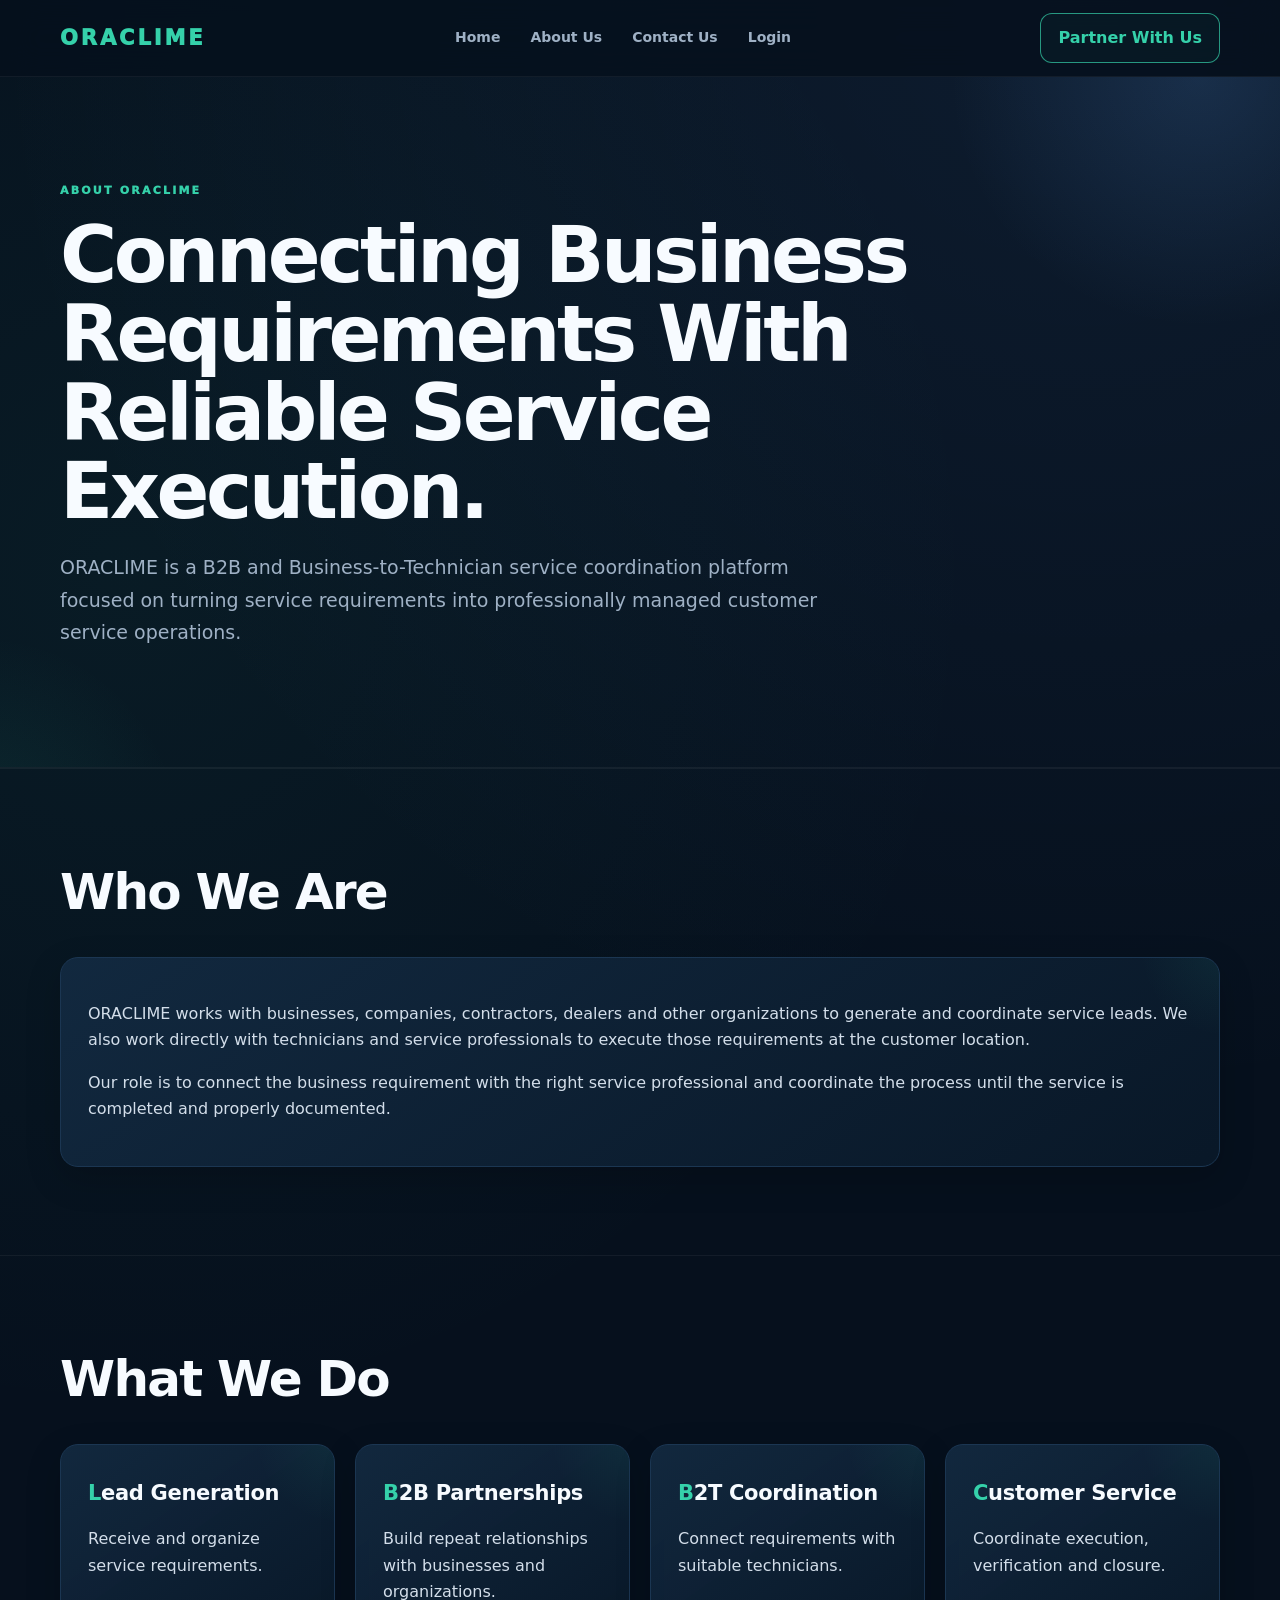
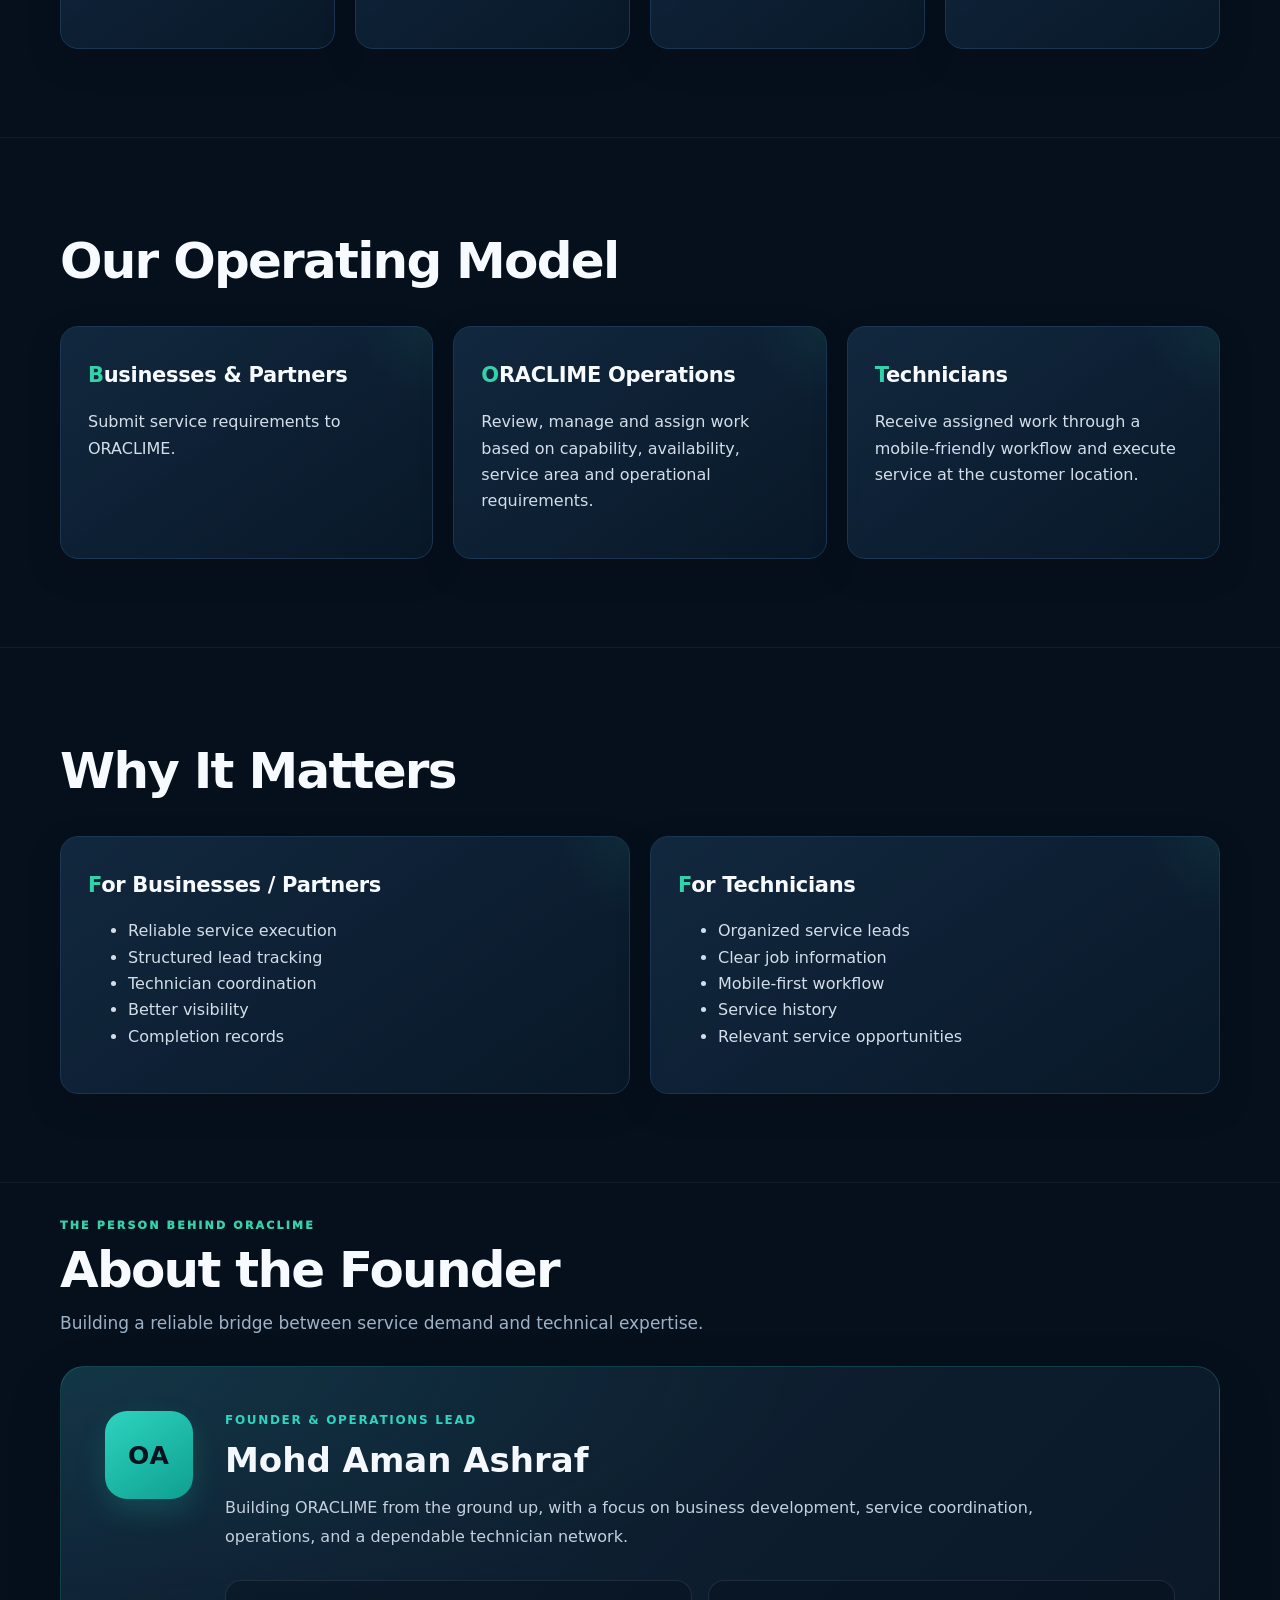
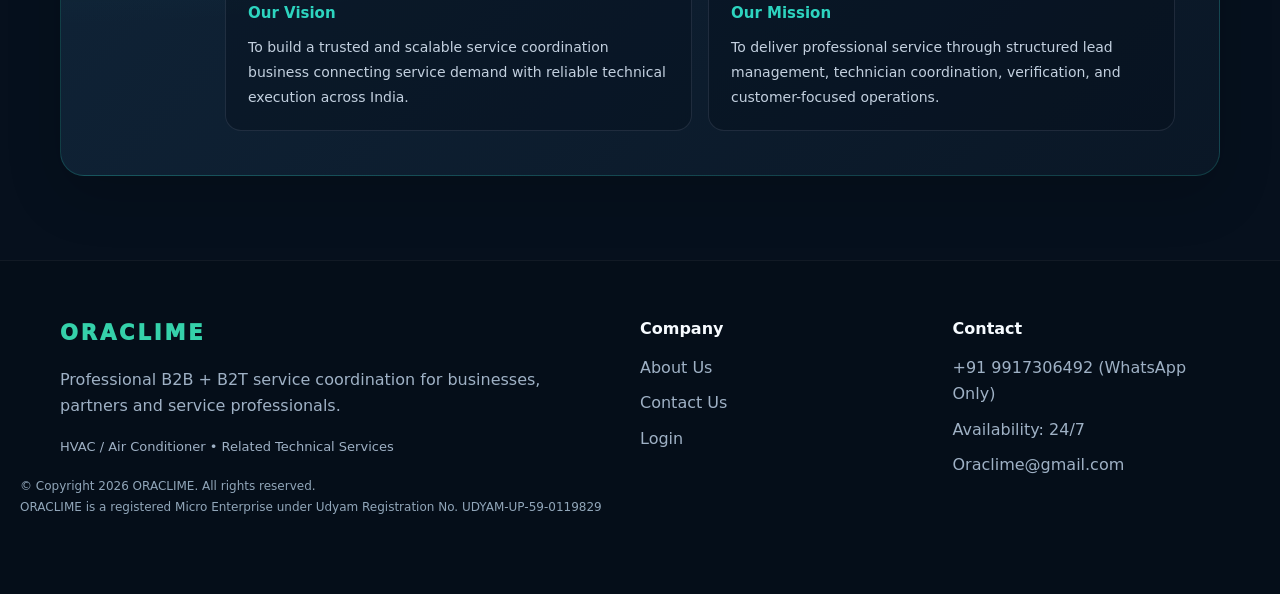
==== about.html @ 002cc702 "Update about.html" ====
<!doctype html>
<html lang="en">
  <head>
    <meta charset="utf-8">
    <meta name="viewport" content="width=device-width,initial-scale=1">
    <title>About</title>
    <link rel="icon" type="image/svg+xml" href="assets/images/favicon.svg">
    <link rel="stylesheet" href="assets/style.css">
  <style>

/* Founder section refinement */
.founder-section {
  padding-top: 34px;
  padding-bottom: 84px;
}
.founder-section .sectionhead {
  max-width: 760px;
  margin-bottom: 28px;
}
.founder-section .sectionhead > p {
  color: var(--muted, #9aabc0);
  margin-top: 10px;
  line-height: 1.7;
}
.founder-card {
  position: relative;
  display: grid;
  grid-template-columns: 92px minmax(0, 1fr);
  gap: 28px;
  padding: clamp(24px, 4vw, 44px);
  overflow: hidden;
  border: 1px solid rgba(45, 212, 191, .2);
  border-radius: 24px;
  background:
    radial-gradient(ellipse at 0% 0%, rgba(45, 212, 191, .10), transparent 45%),
    linear-gradient(135deg, #102438 0%, #0a1726 100%);
  box-shadow: 0 20px 55px rgba(0, 0, 0, .16);
}
.founder-mark {
  display: grid;
  place-items: center;
  width: 88px;
  height: 88px;
  border-radius: 22px;
  background: linear-gradient(145deg, #2dd4bf, #0f9f91);
  color: #06131e;
  font-size: 25px;
  font-weight: 900;
  letter-spacing: .04em;
  box-shadow: 0 12px 28px rgba(45, 212, 191, .18);
}
.founder-content .eyebrow {
  color: #2dd4bf;
  font-size: 12px;
  font-weight: 800;
  letter-spacing: .14em;
}
.founder-content h3 {
  margin: 9px 0 12px;
  color: #f4f8fc;
  font-size: clamp(25px, 3vw, 34px);
  line-height: 1.2;
}
.founder-intro {
  max-width: 820px;
  color: #c3d0df;
  font-size: 16px;
  line-height: 1.85;
  margin: 0;
}
.founder-pillars {
  display: grid;
  grid-template-columns: repeat(2, minmax(0, 1fr));
  gap: 16px;
  margin-top: 28px;
}
.founder-pillar {
  padding: 20px 22px;
  border: 1px solid rgba(148, 163, 184, .16);
  border-radius: 16px;
  background: rgba(3, 12, 23, .35);
}
.founder-pillar h4 {
  color: #2dd4bf;
  font-size: 15px;
  margin: 0 0 9px;
}
.founder-pillar p {
  color: #c3d0df;
  font-size: 14px;
  line-height: 1.8;
  margin: 0;
}
@media (max-width: 640px) {
  .founder-section { padding-top: 22px; padding-bottom: 54px; }
  .founder-card { grid-template-columns: 1fr; gap: 20px; padding: 24px; border-radius: 18px; }
  .founder-mark { width: 64px; height: 64px; border-radius: 17px; font-size: 20px; }
  .founder-pillars { grid-template-columns: 1fr; gap: 12px; margin-top: 22px; }
  .founder-pillar { padding: 17px; }
}

</style>
</head>
  <body>
    <div class="navwrap">
      <div class="container nav">
        <a class="logo" href="index.html">ORACLIME</a>
        <div class="navlinks">
          <a href="index.html">Home</a>
          <a href="about.html">About Us</a>
          <a href="contact.html">Contact Us</a>
          <a href="login.html">Login</a>
        </div>
        <a class="navcta" href="contact.html">Partner With Us</a>
      </div>
    </div>
    <header class="hero">
      <div class="container">
        <div class="eyebrow">About ORACLIME</div>
        <h1>Connecting Business Requirements With Reliable Service Execution.</h1>
        <p>ORACLIME is a B2B and Business-to-Technician service coordination platform focused on turning service requirements into professionally managed customer service operations.</p>
      </div>
    </header>
    <section>
      <div class="container">
        <div class="sectionhead">
          <h2>Who We Are</h2>
        </div>
        <div class="card">
          <p>ORACLIME works with businesses, companies, contractors, dealers and other organizations to generate and coordinate service leads. We also work directly with technicians and service professionals to execute those requirements at the customer location.</p>
          <p>Our role is to connect the business requirement with the right service professional and coordinate the process until the service is completed and properly documented.</p>
        </div>
      </div>
    </section>
    <section>
      <div class="container">
        <div class="sectionhead">
          <h2>What We Do</h2>
        </div>
        <div class="grid g4">
          <div class="card">
            <h3>Lead Generation</h3>
            <p>Receive and organize service requirements.</p>
          </div>
          <div class="card">
            <h3>B2B Partnerships</h3>
            <p>Build repeat relationships with businesses and organizations.</p>
          </div>
          <div class="card">
            <h3>B2T Coordination</h3>
            <p>Connect requirements with suitable technicians.</p>
          </div>
          <div class="card">
            <h3>Customer Service</h3>
            <p>Coordinate execution, verification and closure.</p>
          </div>
        </div>
      </div>
    </section>
    <section>
      <div class="container">
        <div class="sectionhead">
          <h2>Our Operating Model</h2>
        </div>
        <div class="grid g3">
          <div class="card">
            <h3>Businesses & Partners</h3>
            <p>Submit service requirements to ORACLIME.</p>
          </div>
          <div class="card">
            <h3>ORACLIME Operations</h3>
            <p>Review, manage and assign work based on capability, availability, service area and operational requirements.</p>
          </div>
          <div class="card">
            <h3>Technicians</h3>
            <p>Receive assigned work through a mobile-friendly workflow and execute service at the customer location.</p>
          </div>
        </div>
      </div>
    </section>
    <section>
      <div class="container">
        <div class="sectionhead">
          <h2>Why It Matters</h2>
        </div>
        <div class="grid g2">
          <div class="card">
            <h3>For Businesses / Partners</h3>
            <ul>
              <li>Reliable service execution</li>
              <li>Structured lead tracking</li>
              <li>Technician coordination</li>
              <li>Better visibility</li>
              <li>Completion records</li>
            </ul>
          </div>
          <div class="card">
            <h3>For Technicians</h3>
            <ul>
              <li>Organized service leads</li>
              <li>Clear job information</li>
              <li>Mobile-first workflow</li>
              <li>Service history</li>
              <li>Relevant service opportunities</li>
            </ul>
          </div>
        </div>
      </div>
    </section>
    <section class="founder-section">
  <div class="container">
    <div class="sectionhead">
      <div class="eyebrow">THE PERSON BEHIND ORACLIME</div>
      <h2>About the Founder</h2>
      <p>Building a reliable bridge between service demand and technical expertise.</p>
    </div>

    <div class="founder-card">
      <div class="founder-mark" aria-hidden="true">OA</div>
      <div class="founder-content">
        <div class="eyebrow">FOUNDER &amp; OPERATIONS LEAD</div>
        <h3>Mohd Aman Ashraf</h3>
        <p class="founder-intro">Building ORACLIME from the ground up, with a focus on business development, service coordination, operations, and a dependable technician network.</p>

        <div class="founder-pillars">
          <div class="founder-pillar">
            <h4>Our Vision</h4>
            <p>To build a trusted and scalable service coordination business connecting service demand with reliable technical execution across India.</p>
          </div>
          <div class="founder-pillar">
            <h4>Our Mission</h4>
            <p>To deliver professional service through structured lead management, technician coordination, verification, and customer-focused operations.</p>
          </div>
        </div>
      </div>
    </div>
  </div>
</section>
    <footer>
      <div class="container footgrid">
        <div>
          <div class="logo">ORACLIME</div>
          <p>Professional B2B + B2T service coordination for businesses, partners and service professionals.</p>
          <p class="small">HVAC / Air Conditioner • Related Technical Services</p>
        </div>
   <!-- Safe --> 
        
        <div>
          <strong>Company</strong>
          <div class="footerlinks">
            <a href="about.html">About Us</a>
            <a href="contact.html">Contact Us</a>
            <a href="login.html">Login</a>
          </div>
        </div>
         <!-- v02 -->     
        <div>
          <strong>Contact</strong>
          <div class="footerlinks">
            <span>+91 9917306492 (WhatsApp Only)</span>
            <span>Availability: 24/7</span>
            <span>Oraclime@gmail.com</span>
          </div>
        </div>
      </div>
      <!-- Copyright 2026 ORACLIME -->    
<div class="copyright" style="font-size:12px;color:#91a6b9;line-height:1.4;margin:0;padding:0 20px 8px;">
  <p style="margin:0;">© Copyright 2026 ORACLIME. All rights reserved.</p>
  <p style="margin:4px 0 0;">ORACLIME is a registered Micro Enterprise under Udyam Registration No. UDYAM-UP-59-0119829 </p>
</div>
    </footer>
    <script src="assets/app.js">
    </script>
  </body>
</html>
---- assets/style.css ----
:root{
  --bg:#06101d;
  --bg-soft:#091827;
  --surface:#0c1b2d;
  --surface-2:#10243a;
  --surface-3:#132b43;

  --text:#f7fbff;
  --muted:#9fb1c5;
  --muted-2:#71859c;

  --green:#35d1aa;
  --green-soft:#35d1aa18;
  --blue:#63a9ff;
  --blue-soft:#63a9ff16;

  --line:#1b3652;
  --line-soft:#ffffff0d;

  --danger:#ff7474;
  --shadow:0 24px 70px rgba(0,0,0,.28);
  --shadow-soft:0 12px 35px rgba(0,0,0,.18);

  --radius:18px;
}

*{
  box-sizing:border-box;
}

html{
  scroll-behavior:smooth;
}

body{
  margin:0;
  background:
    radial-gradient(circle at 85% 0%,rgba(99,169,255,.08),transparent 28%),
    radial-gradient(circle at 10% 15%,rgba(53,209,170,.06),transparent 25%),
    var(--bg);
  color:var(--text);
  font-family:
    Inter,
    ui-sans-serif,
    system-ui,
    -apple-system,
    BlinkMacSystemFont,
    "Segoe UI",
    Roboto,
    Arial,
    sans-serif;
  line-height:1.65;
  min-height:100vh;
}

a{
  text-decoration:none;
  color:inherit;
}

img{
  max-width:100%;
  display:block;
}

::selection{
  background:var(--green);
  color:#03130f;
}


/* =========================
   CONTAINER
========================= */

.container{
  width:min(1160px,calc(100% - 40px));
  margin:auto;
}


/* =========================
   NAVIGATION
========================= */

.navwrap{
  position:sticky;
  top:0;
  z-index:100;
  background:rgba(6,16,29,.82);
  backdrop-filter:blur(18px);
  -webkit-backdrop-filter:blur(18px);
  border-bottom:1px solid var(--line-soft);
}

.nav{
  min-height:76px;
  display:flex;
  align-items:center;
  justify-content:space-between;
  gap:25px;
}

.logo{
  font-size:21px;
  font-weight:950;
  letter-spacing:.14em;
  color:var(--green);
  white-space:nowrap;
}

.navlinks{
  display:flex;
  align-items:center;
  gap:30px;
  color:var(--muted);
  font-size:14px;
  font-weight:700;
}

.navlinks a{
  position:relative;
  transition:.2s ease;
}

.navlinks a::after{
  content:"";
  position:absolute;
  left:0;
  bottom:-8px;
  width:0;
  height:2px;
  border-radius:20px;
  background:var(--green);
  transition:.25s ease;
}

.navlinks a:hover{
  color:var(--text);
}

.navlinks a:hover::after,
.navlinks .active::after{
  width:100%;
}

.navcta{
  display:inline-flex;
  align-items:center;
  justify-content:center;
  padding:11px 17px;
  border:1px solid rgba(53,209,170,.7);
  border-radius:12px;
  color:var(--green);
  font-weight:850;
  background:rgba(53,209,170,.035);
  transition:.2s ease;
}

.navcta:hover{
  background:var(--green);
  color:#04120e;
  transform:translateY(-1px);
  box-shadow:0 10px 28px rgba(53,209,170,.15);
}


/* =========================
   HERO
========================= */

.hero{
  position:relative;
  overflow:hidden;
  padding:105px 0 100px;
  border-bottom:1px solid var(--line-soft);
}

.hero::before{
  content:"";
  position:absolute;
  width:520px;
  height:520px;
  right:-180px;
  top:-260px;
  border-radius:50%;
  background:radial-gradient(
    circle,
    rgba(99,169,255,.14),
    transparent 68%
  );
  pointer-events:none;
}

.hero::after{
  content:"";
  position:absolute;
  width:420px;
  height:420px;
  left:-230px;
  bottom:-280px;
  border-radius:50%;
  background:radial-gradient(
    circle,
    rgba(53,209,170,.09),
    transparent 68%
  );
  pointer-events:none;
}

.hero > .container{
  position:relative;
  z-index:1;
}

.eyebrow{
  font-size:11px;
  letter-spacing:.2em;
  text-transform:uppercase;
  color:var(--green);
  font-weight:950;
}

.hero h1{
  font-size:clamp(44px,6.8vw,78px);
  line-height:1.01;
  letter-spacing:-.045em;
  max-width:950px;
  margin:16px 0 20px;
}

.hero p{
  max-width:780px;
  color:var(--muted);
  font-size:19px;
  line-height:1.7;
}


/* =========================
   BUTTONS
========================= */

.actions{
  display:flex;
  align-items:center;
  gap:12px;
  flex-wrap:wrap;
  margin-top:30px;
}

.btn,
.button{
  display:inline-flex;
  align-items:center;
  justify-content:center;
  min-height:48px;
  padding:12px 20px;
  border-radius:12px;
  border:1px solid var(--line);
  font-weight:850;
  font-size:14px;
  cursor:pointer;
  transition:
    transform .2s ease,
    background .2s ease,
    border-color .2s ease,
    box-shadow .2s ease;
}

.btn:hover,
.button:hover{
  transform:translateY(-2px);
}

.btn.primary,
.button:not(.secondary){
  background:var(--green);
  color:#03130f;
  border-color:var(--green);
  box-shadow:0 10px 30px rgba(53,209,170,.12);
}

.btn.primary:hover,
.button:not(.secondary):hover{
  box-shadow:0 15px 35px rgba(53,209,170,.2);
}

.btn.secondary,
.button.secondary{
  background:rgba(255,255,255,.025);
  color:var(--text);
}

.btn.secondary:hover,
.button.secondary:hover{
  border-color:var(--green);
  color:var(--green);
}


/* =========================
   SECTIONS
========================= */

section{
  padding:88px 0;
  border-top:1px solid var(--line-soft);
}

.sectionhead{
  max-width:780px;
  margin-bottom:38px;
}

.sectionhead h2{
  font-size:clamp(32px,4vw,50px);
  line-height:1.08;
  letter-spacing:-.035em;
  margin:8px 0 12px;
}

.sectionhead p{
  color:var(--muted);
  font-size:17px;
  line-height:1.7;
}


/* =========================
   GRID
========================= */

.grid{
  display:grid;
  gap:20px;
}

.g2,
.grid-2{
  grid-template-columns:repeat(2,minmax(0,1fr));
}

.g3,
.grid-3{
  grid-template-columns:repeat(3,minmax(0,1fr));
}

.g4,
.grid-4{
  grid-template-columns:repeat(4,minmax(0,1fr));
}


/* =========================
   CARDS
========================= */

.card{
  position:relative;
  overflow:hidden;
  background:
    linear-gradient(
      145deg,
      rgba(19,43,67,.88),
      rgba(9,24,40,.96)
    );
  border:1px solid var(--line);
  border-radius:var(--radius);
  padding:27px;
  box-shadow:var(--shadow-soft);
  transition:
    transform .22s ease,
    border-color .22s ease,
    box-shadow .22s ease;
}

.card::before{
  content:"";
  position:absolute;
  width:180px;
  height:180px;
  right:-100px;
  top:-100px;
  border-radius:50%;
  background:radial-gradient(
    circle,
    rgba(53,209,170,.08),
    transparent 70%
  );
  pointer-events:none;
}

.card:hover{
  transform:translateY(-4px);
  border-color:#28506d;
  box-shadow:var(--shadow);
}

.card h3{
  position:relative;
  margin:4px 0 10px;
  color:var(--text);
  font-size:21px;
  letter-spacing:-.015em;
}

.card h3:first-letter{
  color:var(--green);
}

.card p,
.card li{
  color:#d3deea;
}

.card .ph{
  color:var(--green);
  font-weight:800;
}

.card .ph a{
  color:var(--green);
}

.card .ph a:hover{
  text-decoration:underline;
}

.small{
  font-size:13px;
  color:var(--muted);
}


/* =========================
   NUMBER / PILL
========================= */

.number{
  color:var(--blue);
  font-size:11px;
  font-weight:950;
  letter-spacing:.17em;
}

.pill{
  display:inline-flex;
  align-items:center;
  padding:7px 11px;
  border:1px solid var(--line);
  border-radius:999px;
  color:#dce7f2;
  background:rgba(255,255,255,.02);
  font-size:12px;
  margin:4px;
}


/* =========================
   PROCESS FLOW
========================= */

.flow{
  display:grid;
  grid-template-columns:repeat(5,minmax(0,1fr));
  gap:14px;
}

.flow .card{
  min-height:210px;
}

.flow .card h3{
  margin-top:15px;
}


/* =========================
   CTA BAND
========================= */

.band{
  position:relative;
  overflow:hidden;
  padding:38px;
  border:1px solid #285568;
  border-radius:24px;
  background:
    radial-gradient(
      circle at 90% 10%,
      rgba(99,169,255,.13),
      transparent 35%
    ),
    linear-gradient(
      135deg,
      #0b2929,
      #0c2035
    );
  box-shadow:var(--shadow-soft);
}

.band h2{
  margin:0 0 8px;
  font-size:clamp(28px,4vw,38px);
  letter-spacing:-.025em;
}

.band p{
  color:#c8d6e4;
}


/* =========================
   FORMS
========================= */

form{
  display:grid;
  gap:16px;
}

.field{
  display:grid;
  gap:7px;
}

.field label{
  font-weight:800;
  font-size:14px;
  color:#e7eef6;
}

.field input,
.field textarea,
.field select{
  width:100%;
  padding:14px 15px;
  border:1px solid var(--line);
  border-radius:12px;
  background:#071625;
  color:var(--text);
  outline:none;
  font:inherit;
  transition:.2s ease;
}

.field input::placeholder,
.field textarea::placeholder{
  color:#60758b;
}

.field textarea{
  min-height:140px;
  resize:vertical;
}

.field input:hover,
.field textarea:hover,
.field select:hover{
  border-color:#2b4b67;
}

.field input:focus,
.field textarea:focus,
.field select:focus{
  border-color:var(--green);
  box-shadow:0 0 0 3px rgba(53,209,170,.08);
}

.notice{
  display:none;
  margin-top:15px;
  padding:13px 15px;
  border-radius:11px;
}

.notice.success{
  background:#10352d;
  color:#aaf2df;
  border:1px solid #1d5b4d;
}

.notice.error{
  background:#3b1b22;
  color:#ffc0c0;
  border:1px solid #6b2d38;
}


/* =========================
   LOGIN / DASHBOARD
========================= */

.dashboard{
  min-height:calc(100vh - 76px);
  padding:65px 0;
}

.dashnav{
  display:flex;
  gap:10px;
  flex-wrap:wrap;
  margin-bottom:25px;
}

.dashnav button{
  background:var(--surface);
  border:1px solid var(--line);
  color:var(--muted);
  padding:10px 14px;
  border-radius:10px;
  cursor:pointer;
  font-weight:700;
}

.dashnav button:hover{
  color:var(--text);
  border-color:#31516e;
}

.dashnav button.active{
  color:var(--text);
  border-color:var(--green);
  background:var(--green-soft);
}

.metric{
  font-size:32px;
  font-weight:950;
  letter-spacing:-.03em;
}

.status{
  font-weight:850;
  color:var(--green);
}


/* =========================
   FOOTER
========================= */

footer{
  padding:55px 0 70px;
  border-top:1px solid var(--line-soft);
  color:var(--muted);
  background:#050e19;
}

.footgrid,
.footergrid{
  display:grid;
  grid-template-columns:2fr 1fr 1fr;
  gap:45px;
}

.footerlinks{
  display:grid;
  gap:9px;
  margin-top:12px;
}

.footerlinks a:hover{
  color:var(--green);
}

footer strong{
  color:var(--text);
}


/* =========================
   RESPONSIVE
========================= */

@media(max-width:950px){

  .g4,
  .grid-4,
  .flow{
    grid-template-columns:repeat(2,minmax(0,1fr));
  }

  .g3,
  .grid-3{
    grid-template-columns:repeat(2,minmax(0,1fr));
  }

  .navlinks{
    gap:18px;
  }

  .navcta{
    padding:10px 13px;
  }
}


@media(max-width:700px){

  .container{
    width:min(100% - 28px,1160px);
  }

  .nav{
    min-height:68px;
  }

  .navlinks{
    display:none;
  }

  .logo{
    font-size:19px;
  }

  .navcta{
    font-size:13px;
    padding:9px 12px;
  }

  .hero{
    padding:75px 0 70px;
  }

  .hero h1{
    font-size:clamp(42px,12vw,58px);
    letter-spacing:-.04em;
  }

  .hero p{
    font-size:17px;
  }

  section{
    padding:65px 0;
  }

  .sectionhead{
    margin-bottom:28px;
  }

  .sectionhead h2{
    font-size:34px;
  }

  .g2,
  .grid-2,
  .g3,
  .grid-3,
  .g4,
  .grid-4,
  .flow{
    grid-template-columns:1fr;
  }

  .card{
    padding:22px;
  }

  .flow .card{
    min-height:auto;
  }

  .band{
    padding:27px 22px;
  }

  .footgrid,
  .footergrid{
    grid-template-columns:1fr;
    gap:30px;
  }

  .actions{
    width:100%;
  }

  .btn,
  .button{
    width:100%;
  }
}


@media(max-width:420px){

  .container{
    width:calc(100% - 24px);
  }

  .hero{
    padding:62px 0 58px;
  }

  .hero h1{
    font-size:42px;
  }

  .hero p{
    font-size:16px;
  }

  .sectionhead h2{
    font-size:31px;
  }

  .navcta{
    font-size:12px;
  }
}
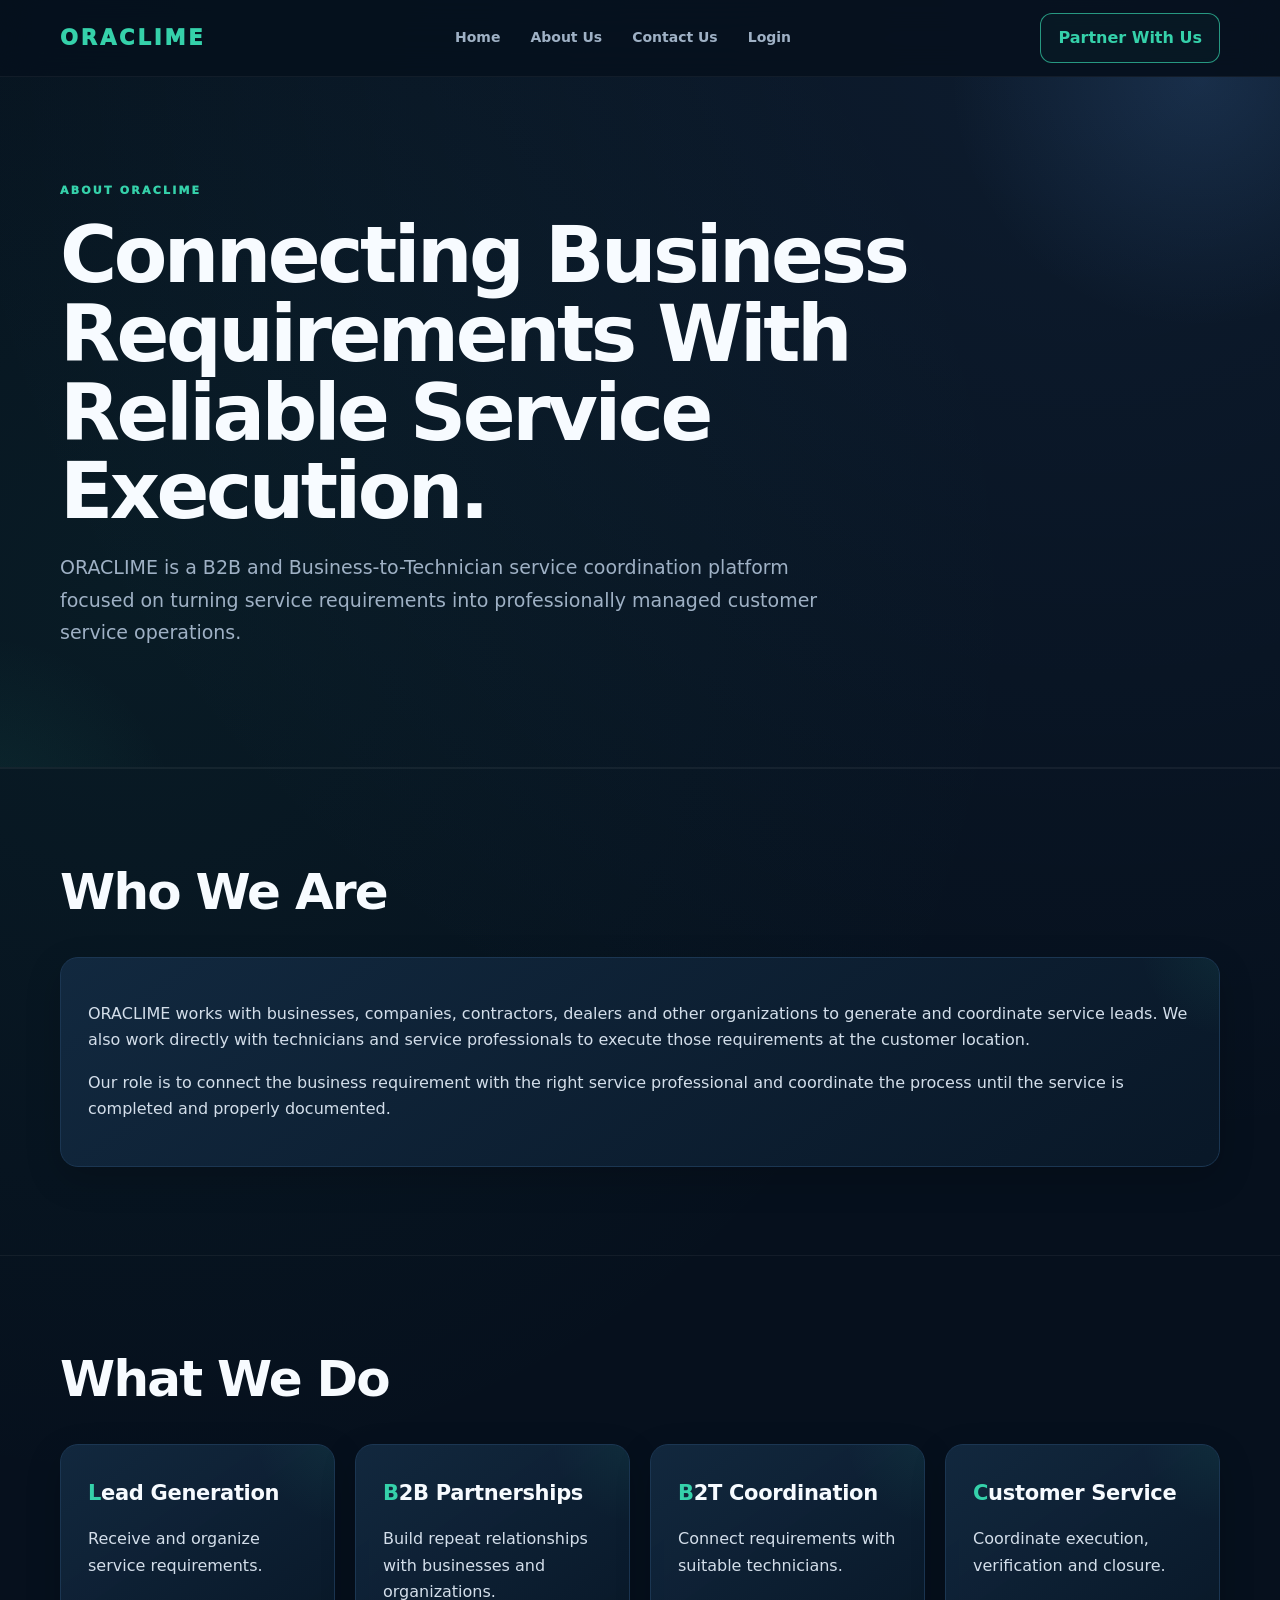
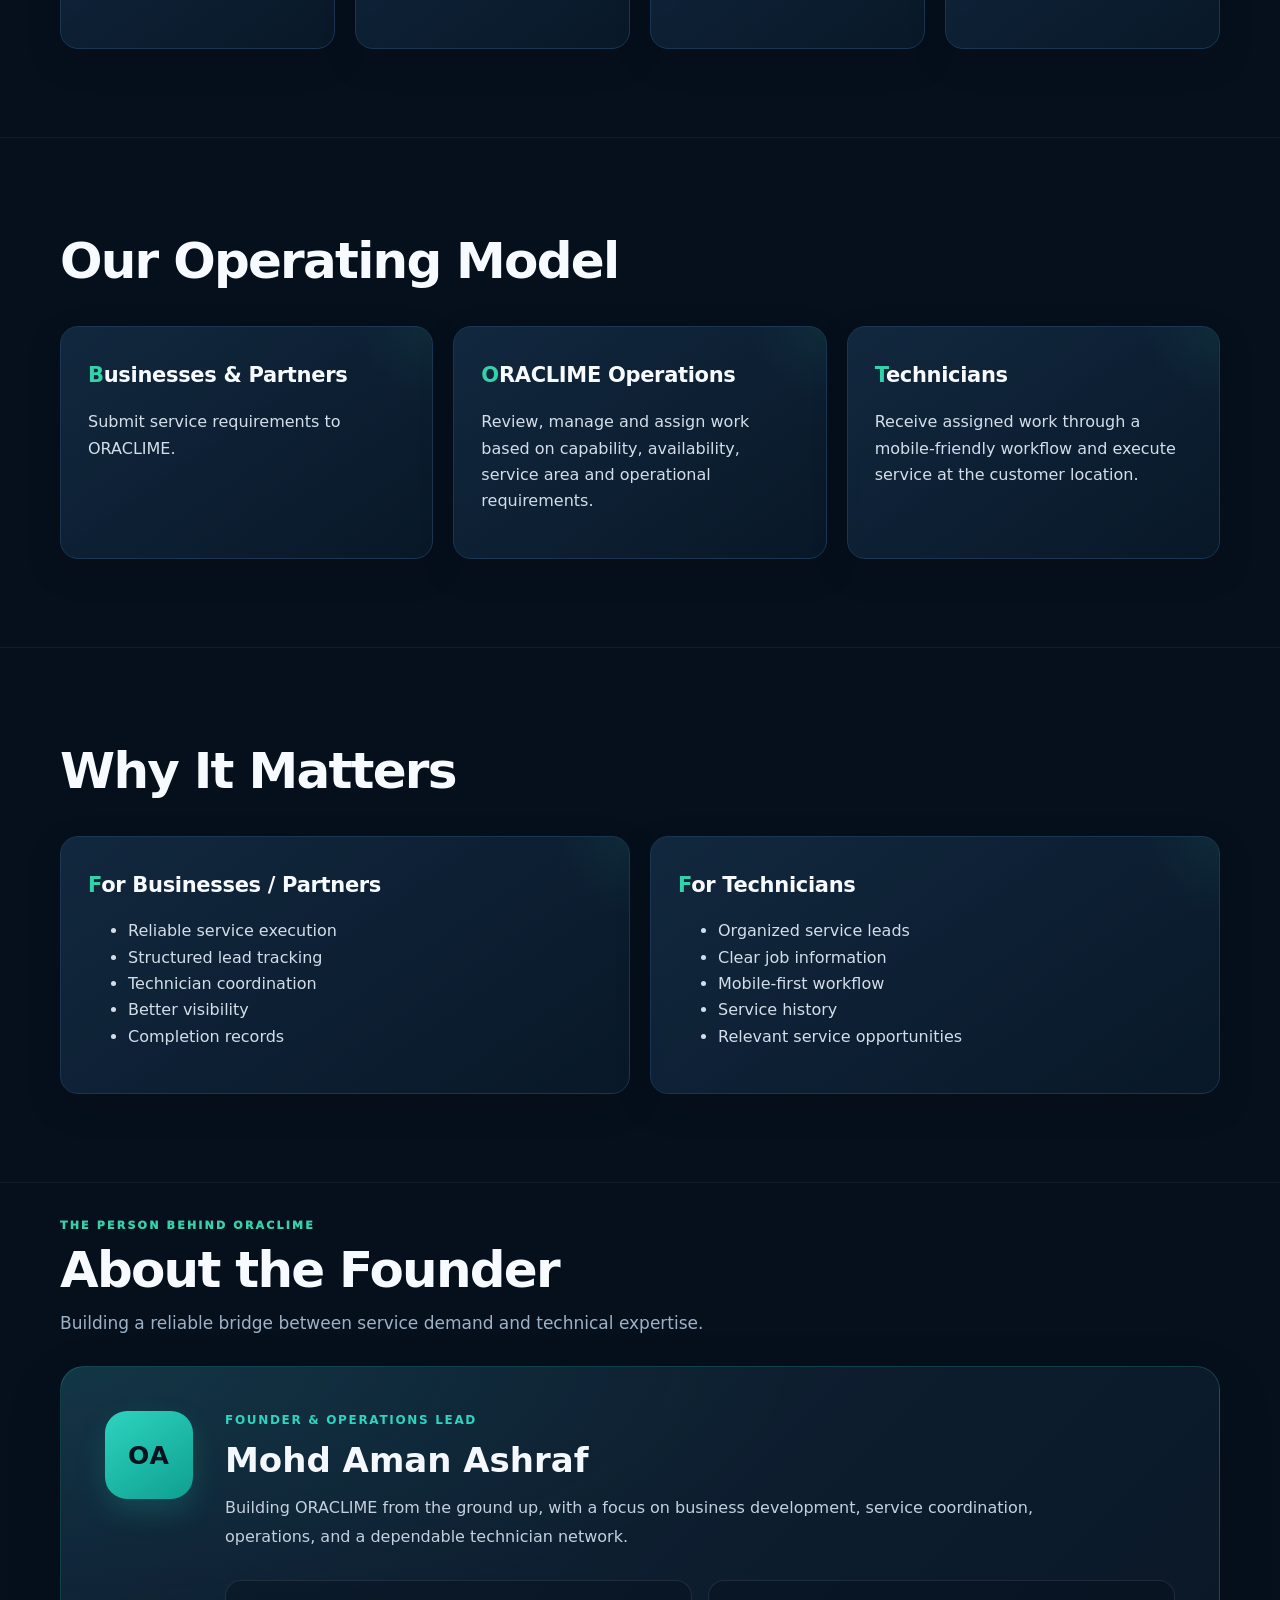
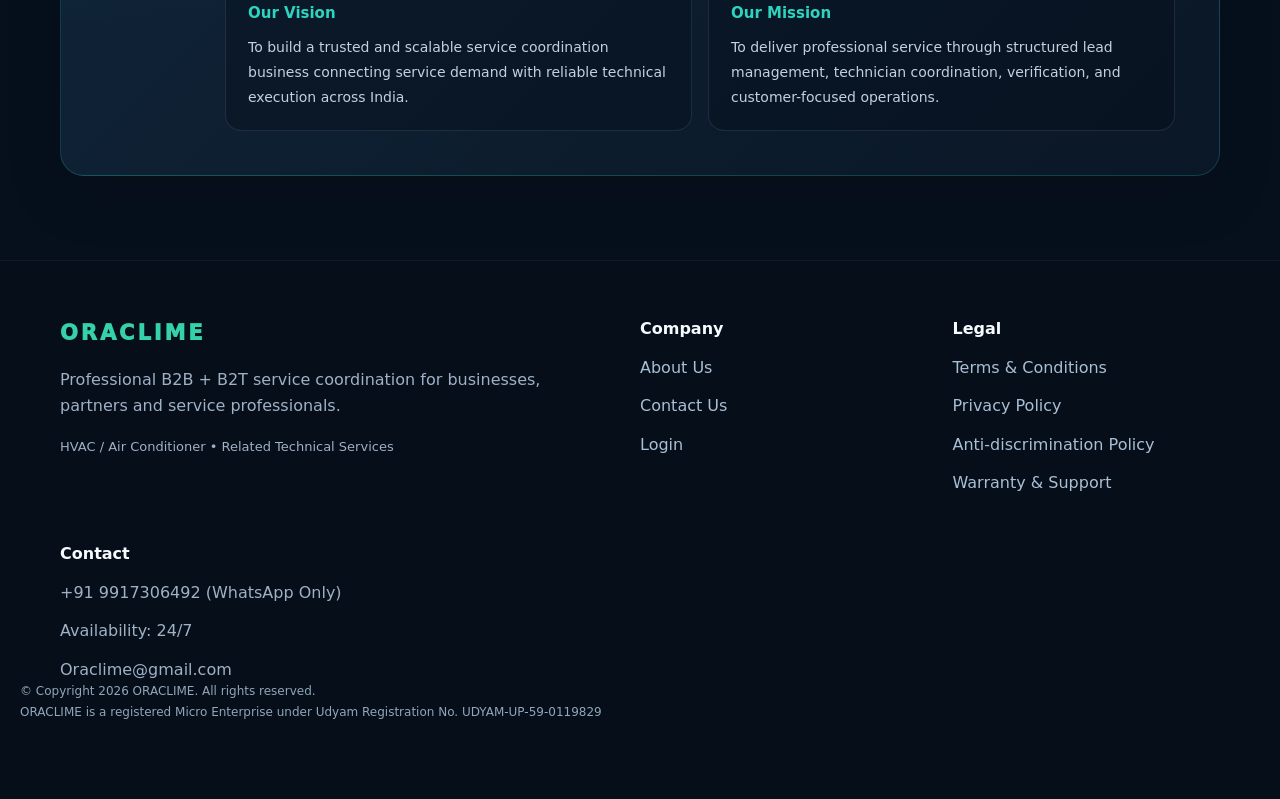
==== commit ac1189e5: "Update about.html" ====
--- a/about.html
+++ b/about.html
@@ -253,7 +253,21 @@
             <a href="login.html">Login</a>
           </div>
         </div>
-         <!-- v02 -->     
+         <!-- v02 -->   
+   <div>
+          <strong>Legal</strong>
+          <div class="footerlinks">
+    <a href="legal/terms.html">Terms &amp; Conditions</a>
+    <a href="legal/privacy.html">Privacy Policy</a>
+    <a href="legal/anti-discrimination.html">Anti-discrimination Policy</a>
+    <a href="legal/warranty.html">Warranty &amp; Support</a>
+          </div>
+        </div>
+
+
+
+
+        
         <div>
           <strong>Contact</strong>
           <div class="footerlinks">
--- a/assets/style.css
+++ b/assets/style.css
@@ -810,3 +810,43 @@
     font-size:12px;
   }
 }
+
+
+
+
+
+
+
+
+
+
+
+
+.footer-column h3 {
+  margin: 0 0 18px;
+  color: #ffffff;
+  font-size: 16px;
+  font-weight: 700;
+}
+
+.footerlinks {
+  display: flex;
+  flex-direction: column;
+  gap: 12px;
+}
+
+.footerlinks a {
+  color: #a9bfd5;
+  text-decoration: none;
+  transition: color 0.2s ease;
+}
+
+.footerlinks a:hover {
+  color: #2dd4bf;
+}
+
+@media (max-width: 768px) {
+  .footer-column {
+    width: 100%;
+  }
+}
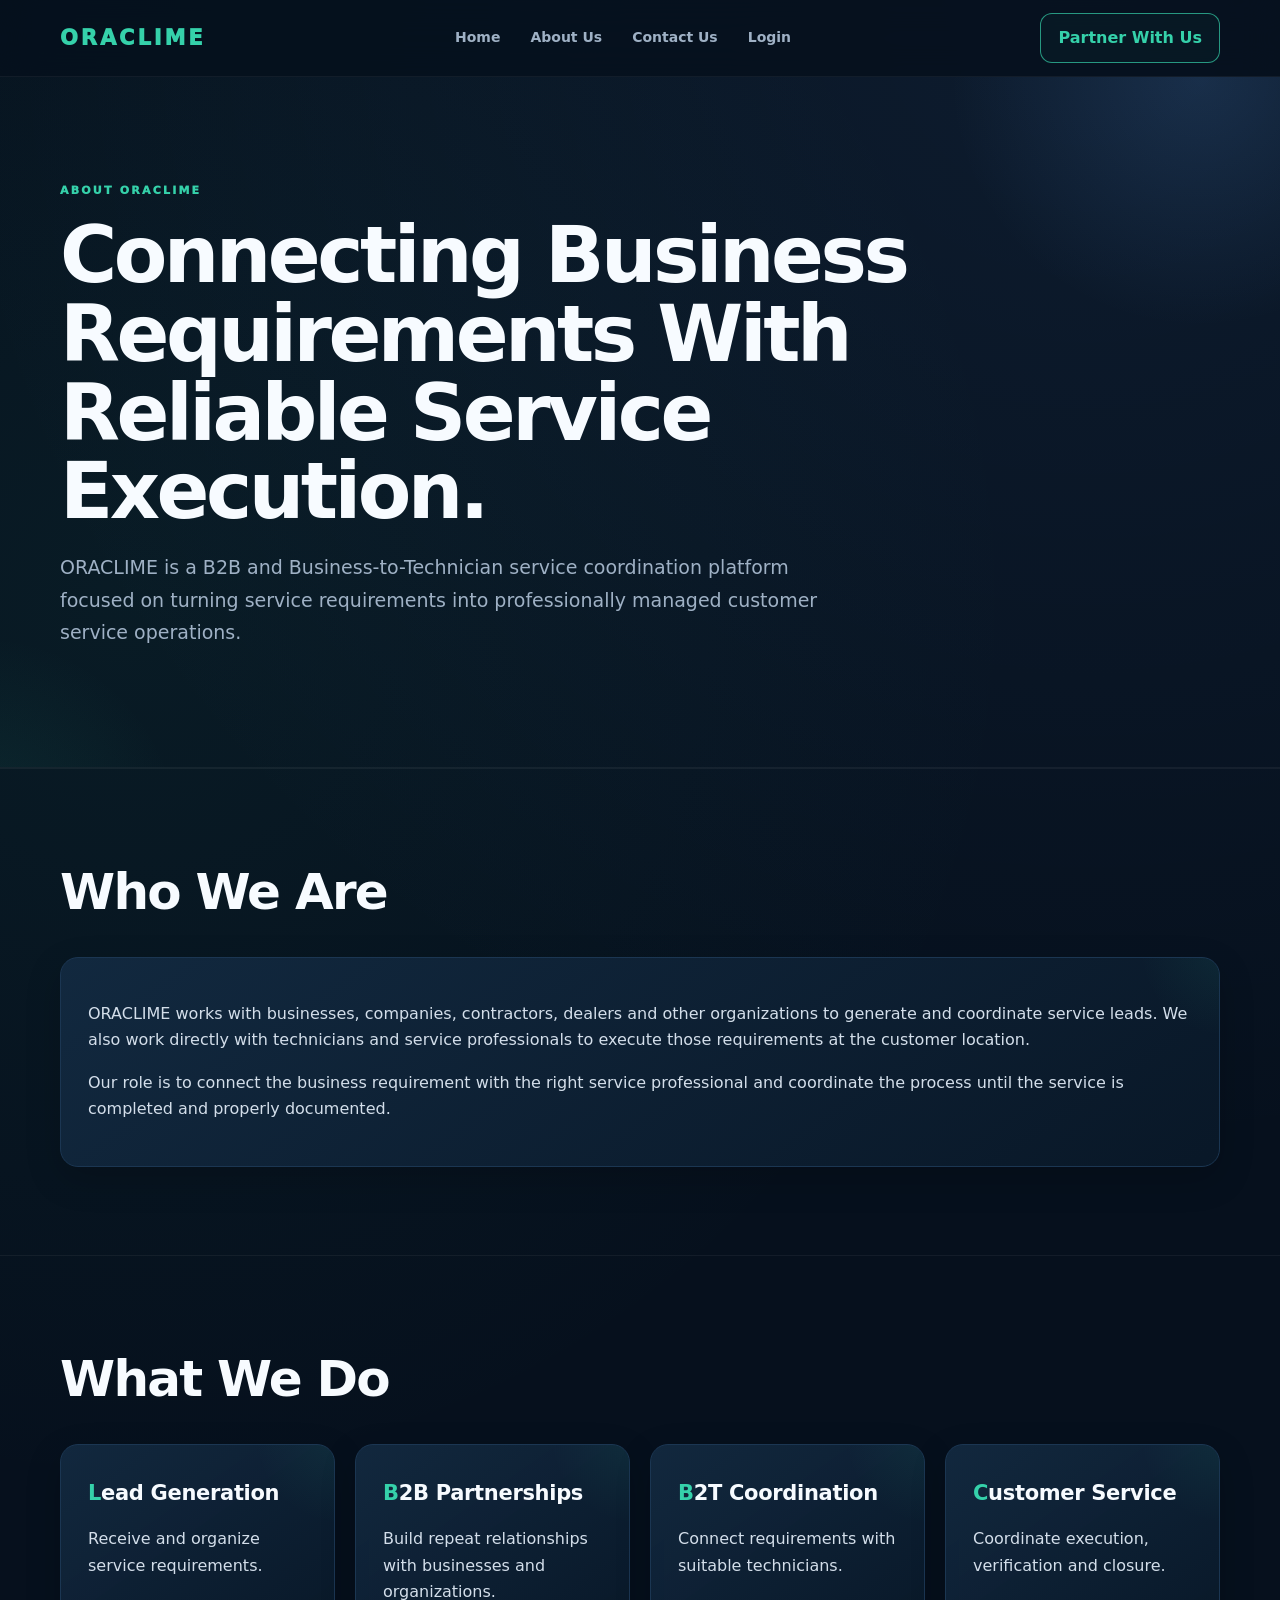
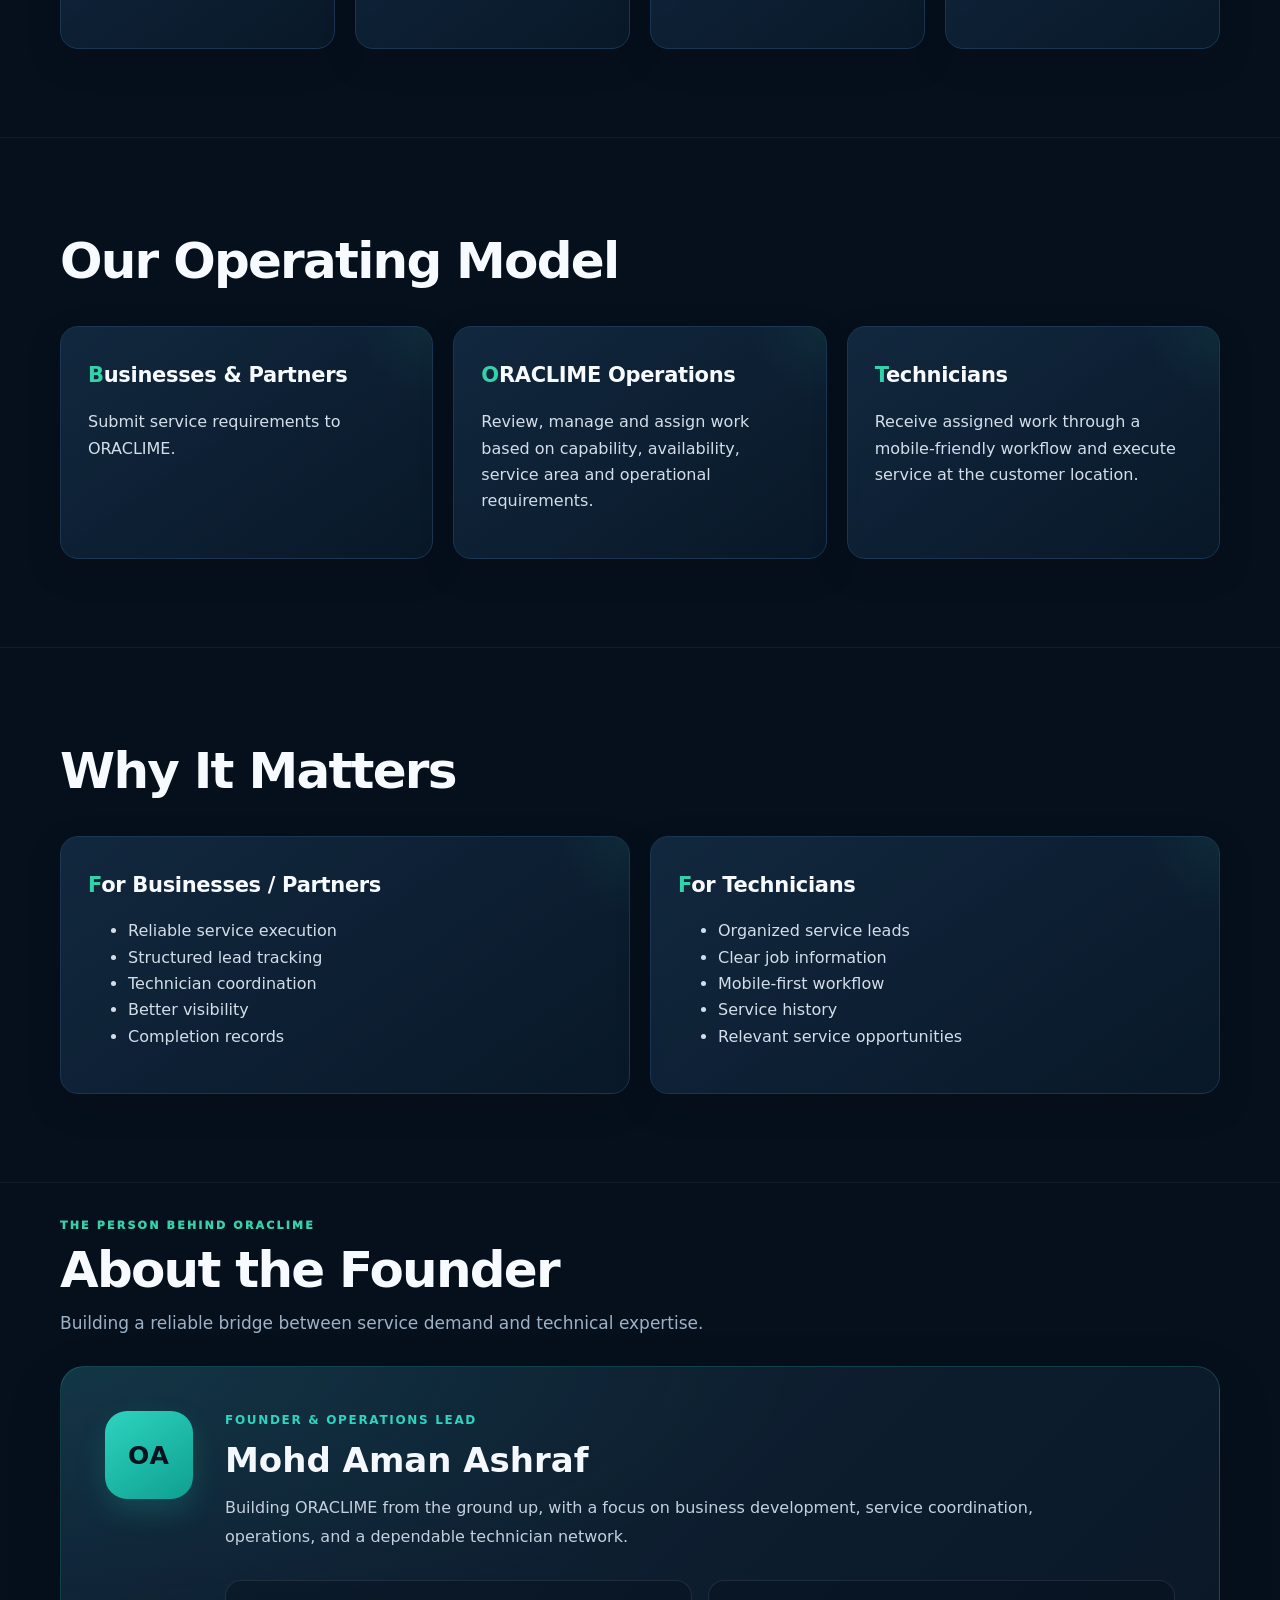
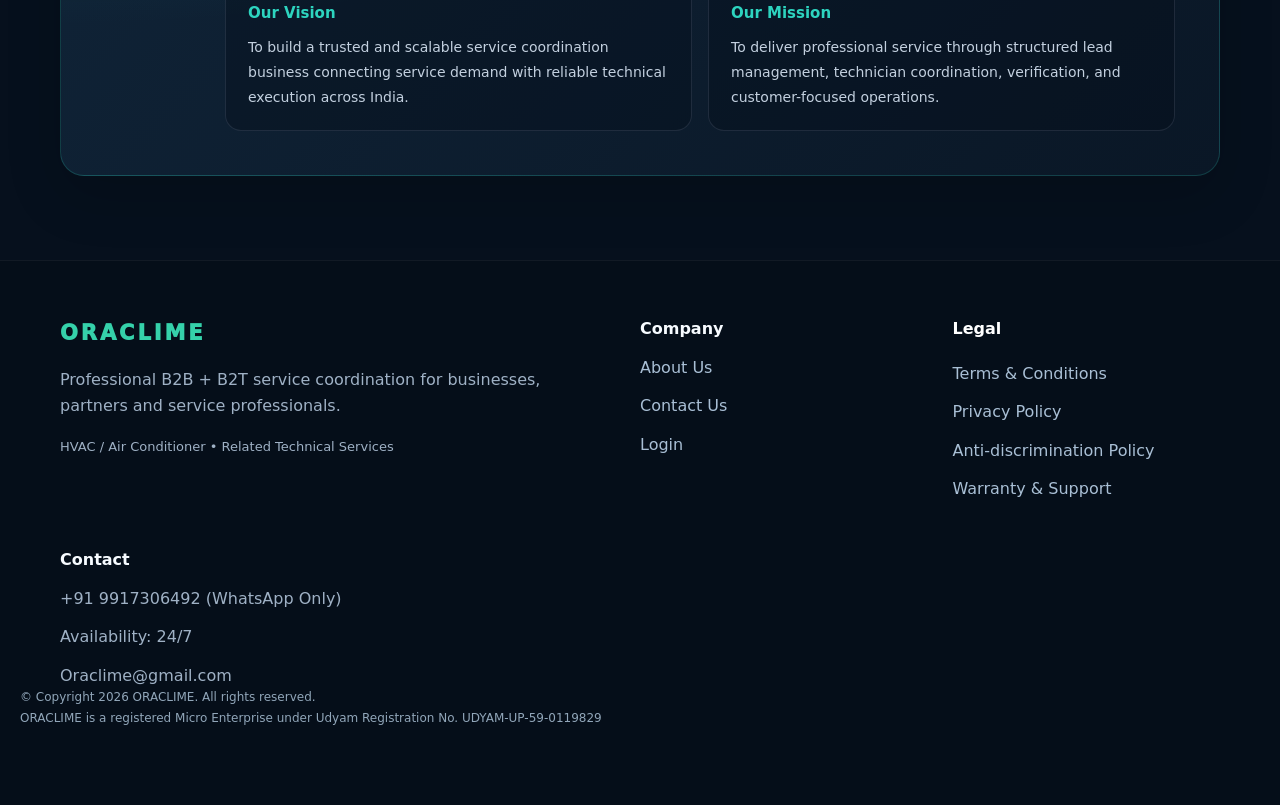
==== commit 3b48df8b: "Update about.html" ====
--- a/about.html
+++ b/about.html
@@ -254,15 +254,16 @@
           </div>
         </div>
          <!-- v02 -->   
-   <div>
-          <strong>Legal</strong>
-          <div class="footerlinks">
+  
+<div class="footer-column">
+  <h3>Legal</h3>
+  <div class="footerlinks">
     <a href="legal/terms.html">Terms &amp; Conditions</a>
     <a href="legal/privacy.html">Privacy Policy</a>
     <a href="legal/anti-discrimination.html">Anti-discrimination Policy</a>
     <a href="legal/warranty.html">Warranty &amp; Support</a>
-          </div>
-        </div>
+  </div>
+</div>
 
 
 
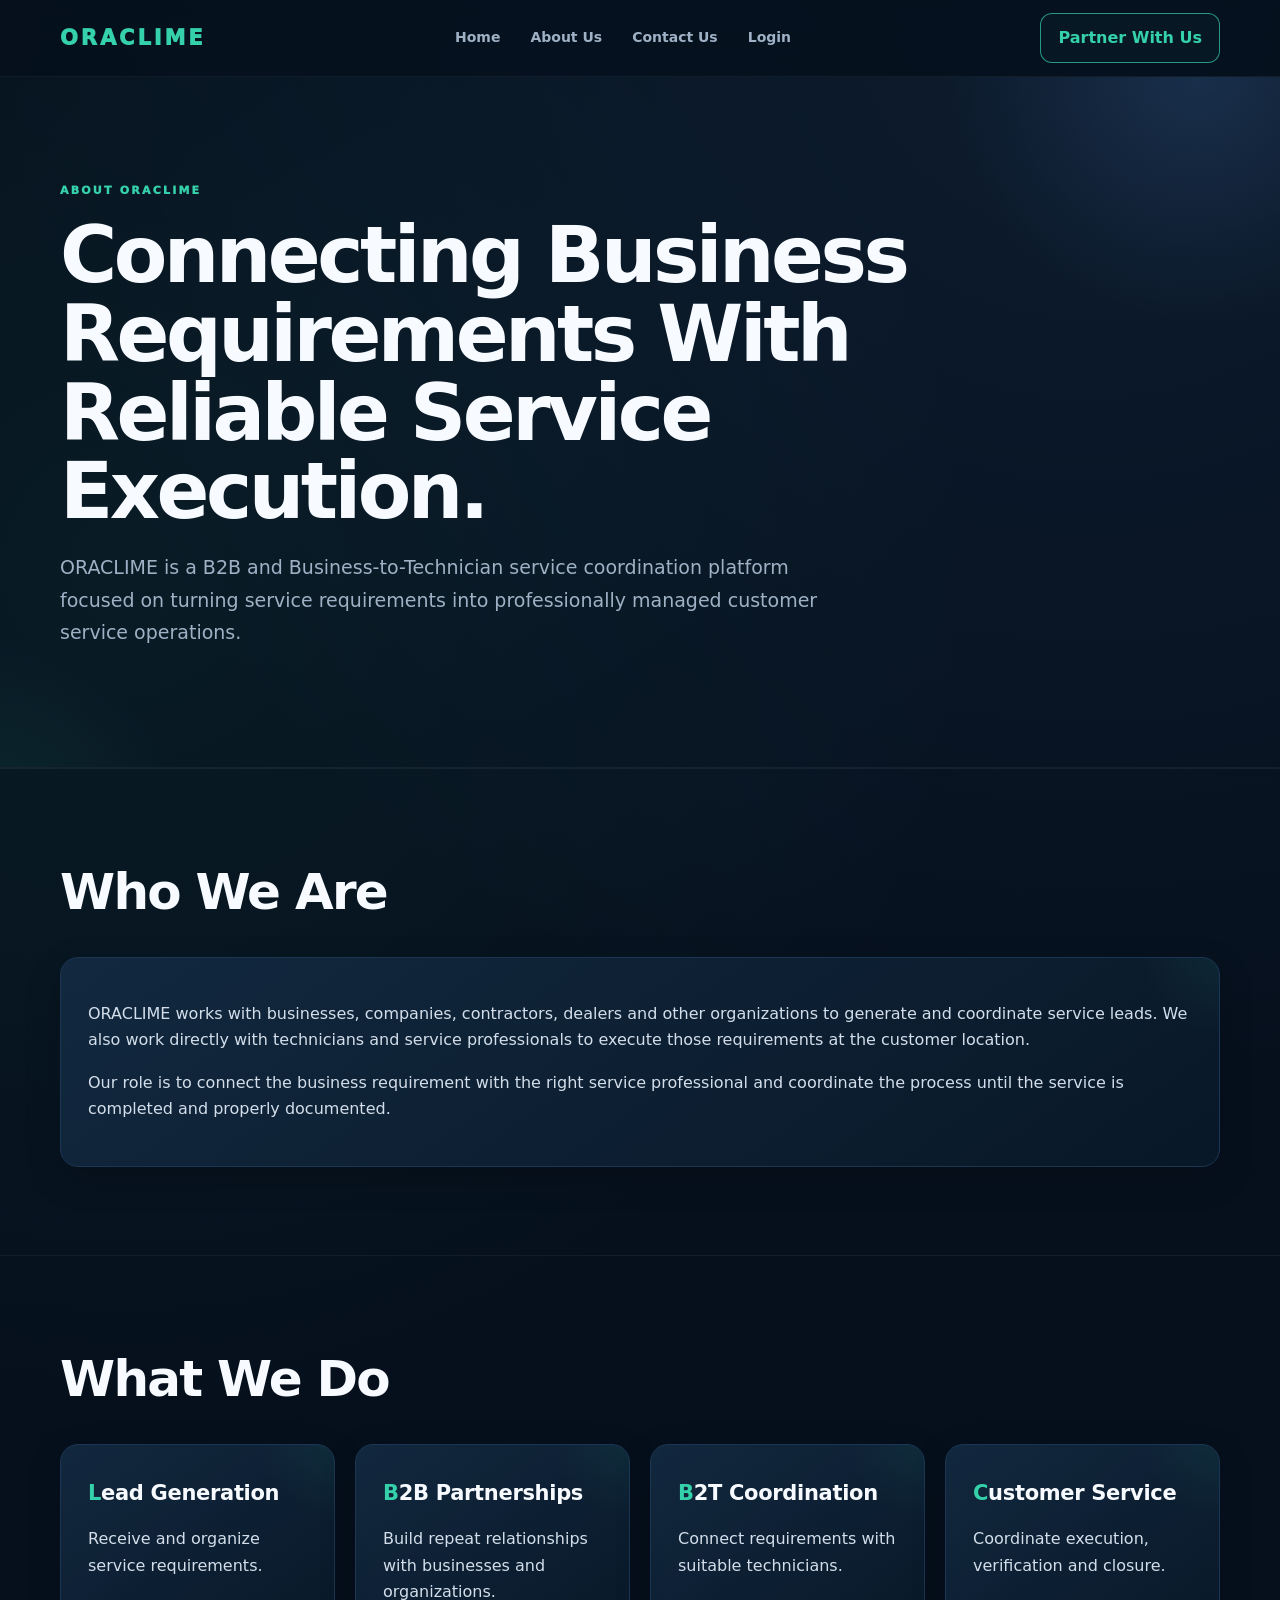
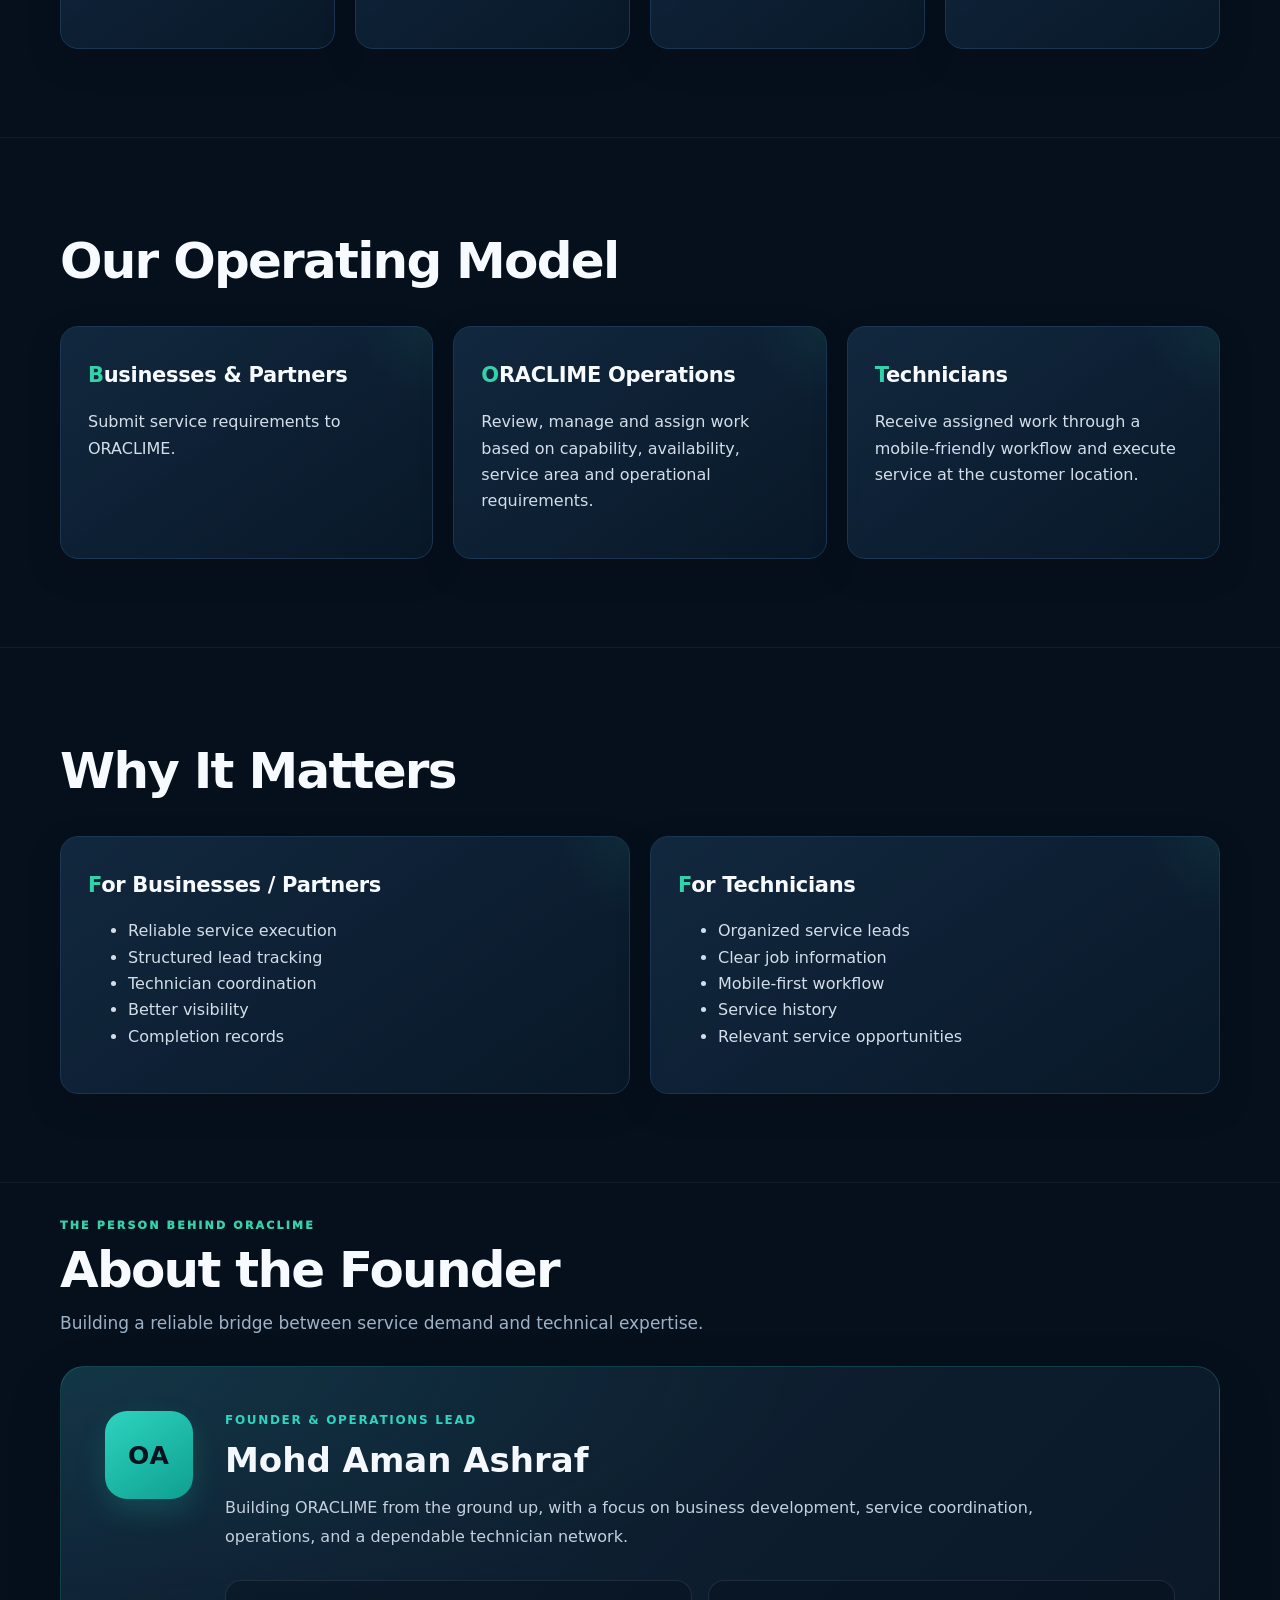
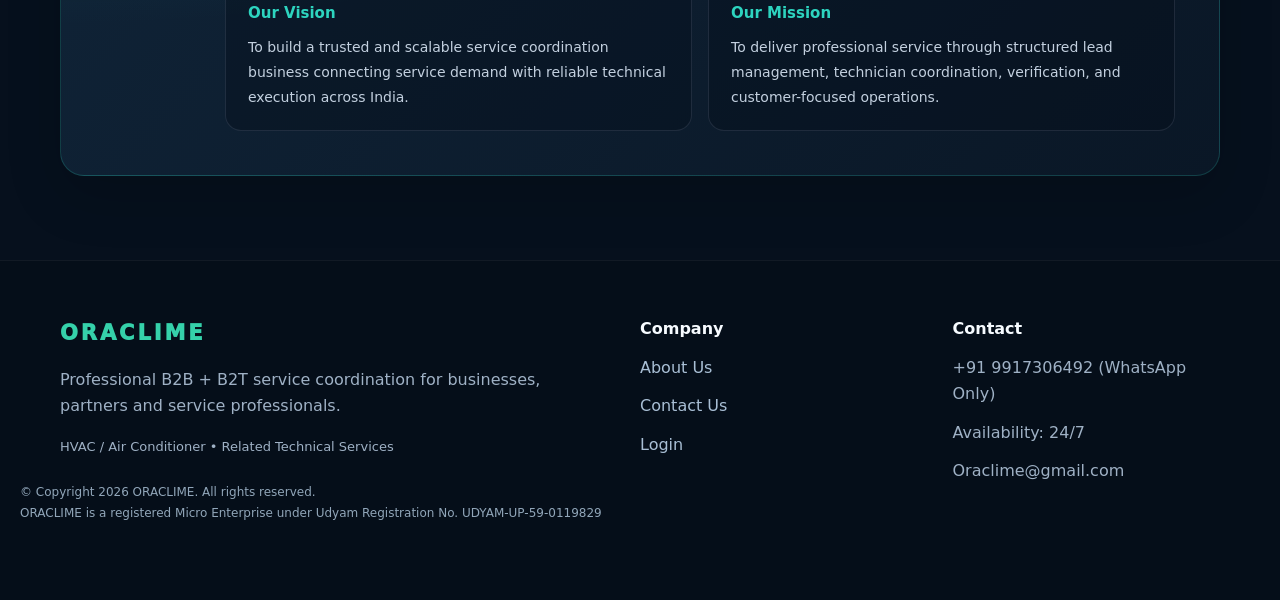
==== commit d19002c9: "Update about.html" ====
--- a/about.html
+++ b/about.html
@@ -255,20 +255,6 @@
         </div>
          <!-- v02 -->   
   
-<div class="footer-column">
-  <h3>Legal</h3>
-  <div class="footerlinks">
-    <a href="legal/terms.html">Terms &amp; Conditions</a>
-    <a href="legal/privacy.html">Privacy Policy</a>
-    <a href="legal/anti-discrimination.html">Anti-discrimination Policy</a>
-    <a href="legal/warranty.html">Warranty &amp; Support</a>
-  </div>
-</div>
-
-
-
-
-        
         <div>
           <strong>Contact</strong>
           <div class="footerlinks">
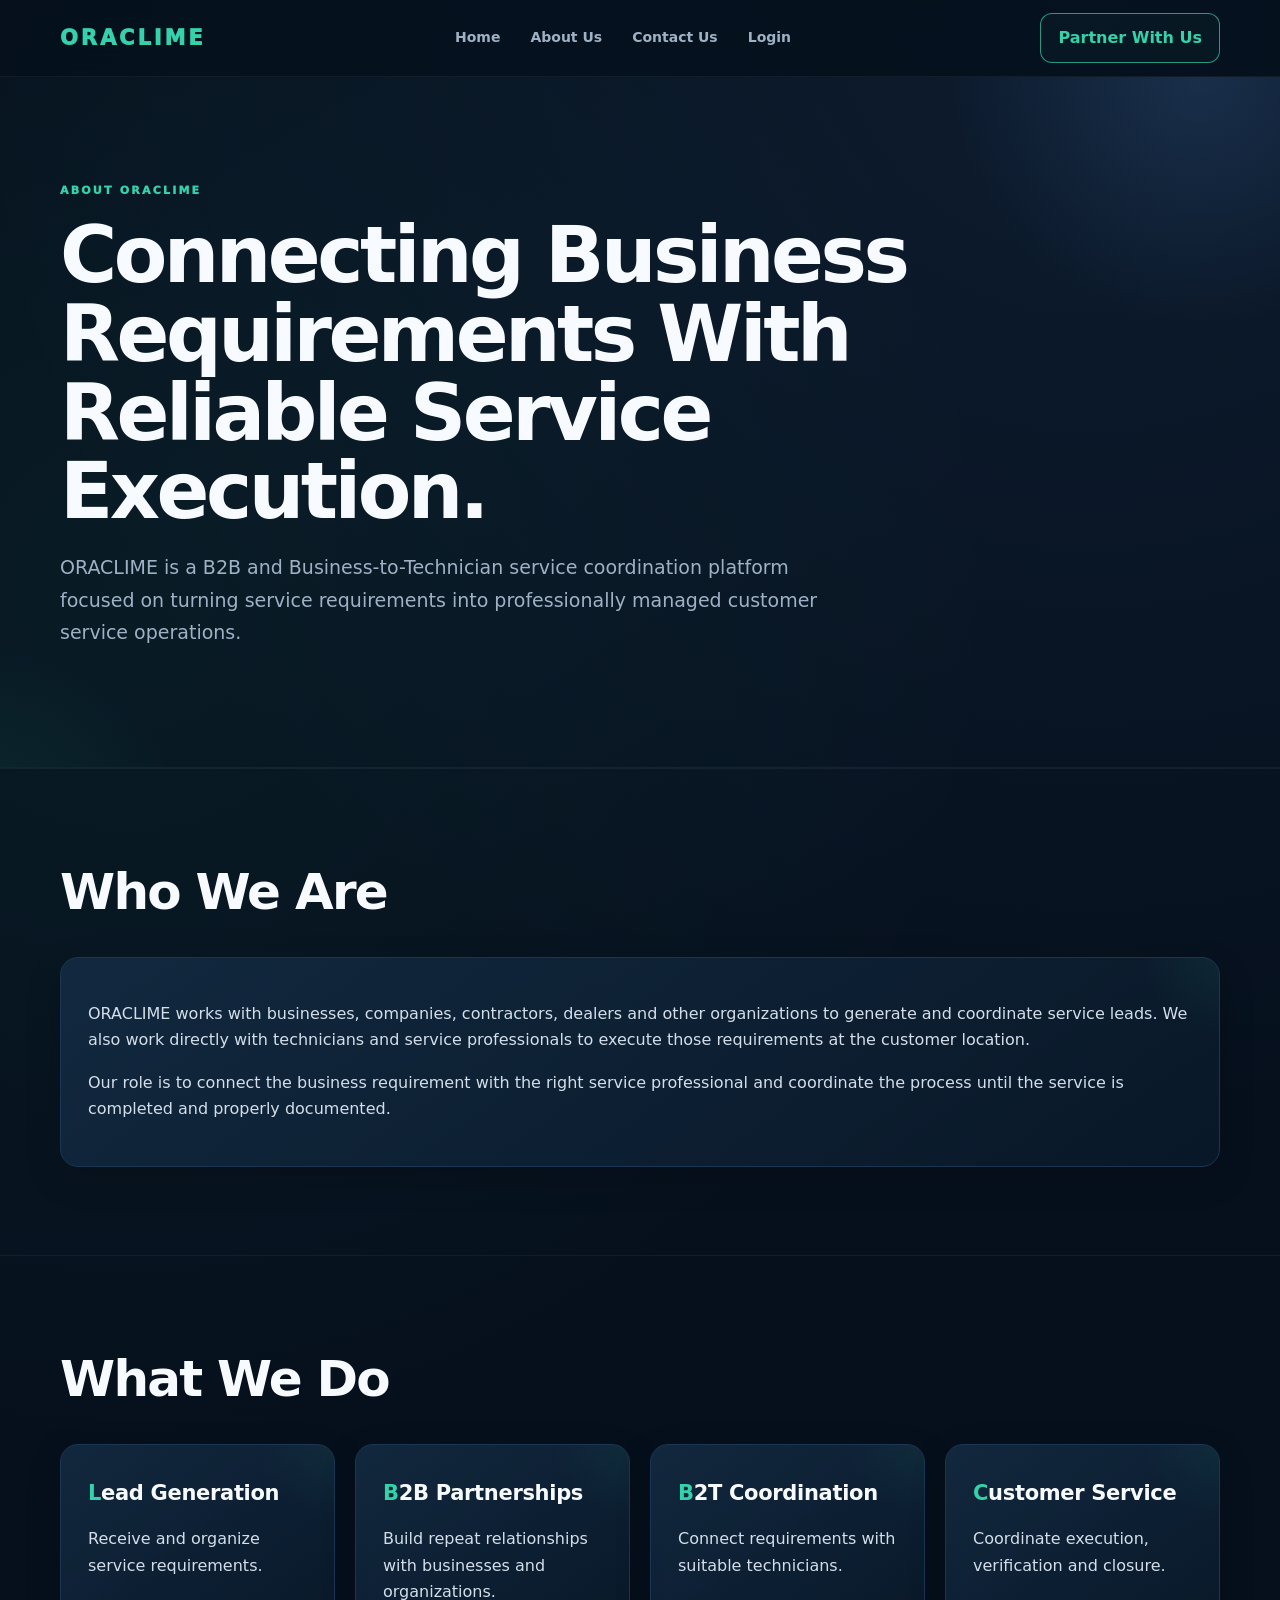
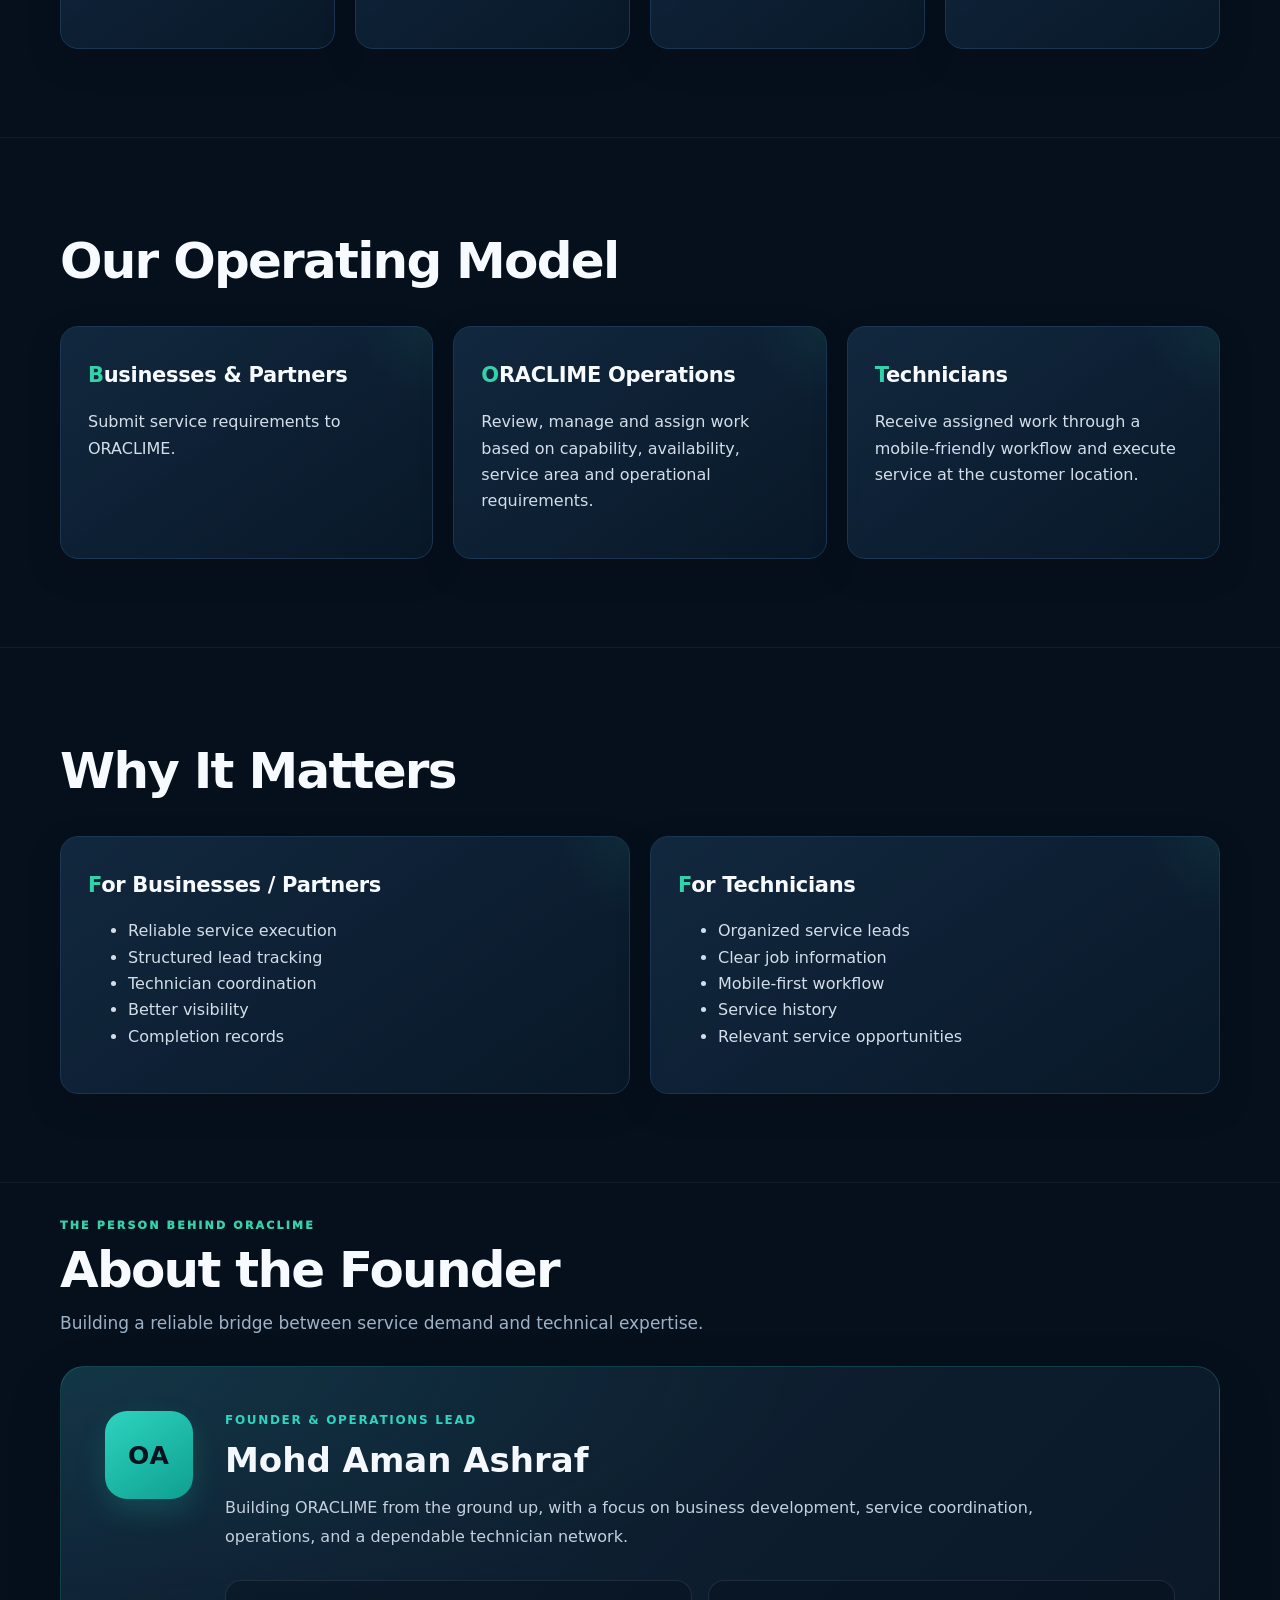
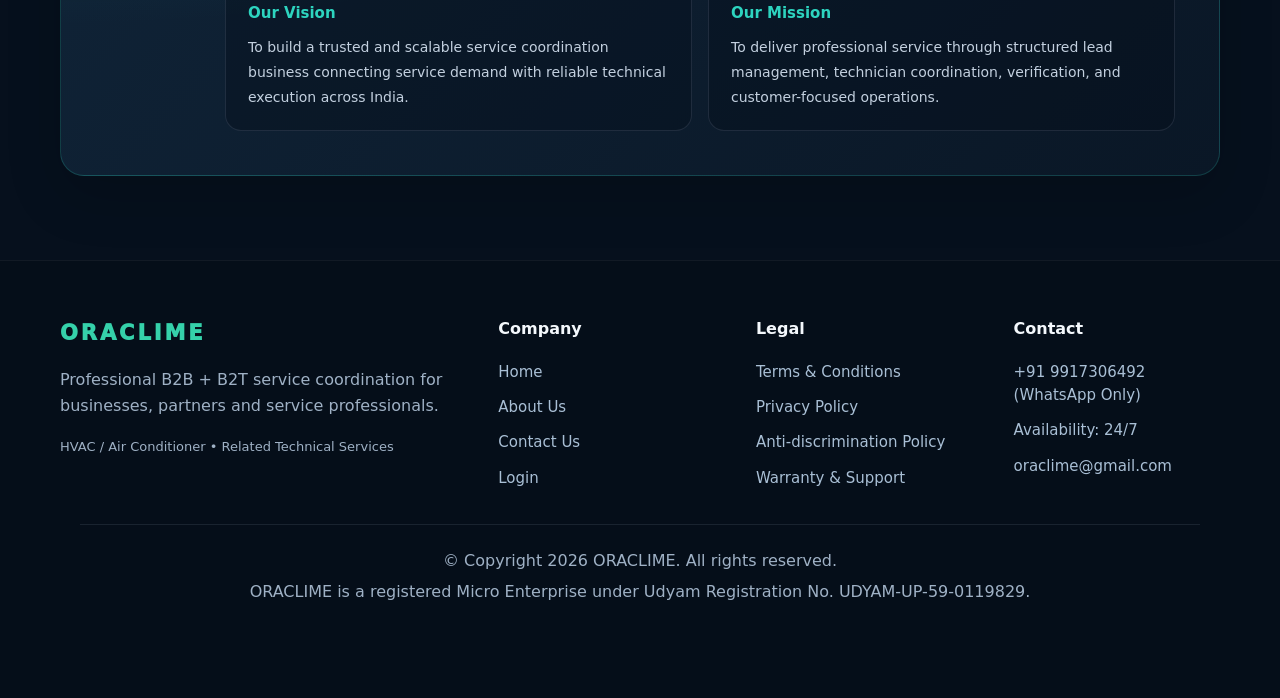
==== commit faadaf32: "Update about.html" ====
--- a/about.html
+++ b/about.html
@@ -99,6 +99,70 @@
   .founder-pillar { padding: 17px; }
 }
 
+
+/* Footer layout refinement */
+footer .footgrid {
+  display: grid;
+  grid-template-columns: minmax(260px, 1.5fr) repeat(3, minmax(150px, 0.8fr));
+  gap: clamp(24px, 4vw, 58px);
+  align-items: start;
+}
+footer .footer-column-title {
+  display: block;
+  color: #f4f8fc;
+  font-size: 16px;
+  font-weight: 800;
+  margin: 0 0 18px;
+}
+footer .footerlinks {
+  display: flex;
+  flex-direction: column;
+  align-items: flex-start;
+  gap: 12px;
+}
+footer .footerlinks a,
+footer .footerlinks span {
+  color: #a9bfd5;
+  font-size: 15px;
+  line-height: 1.55;
+  overflow-wrap: anywhere;
+}
+footer .footerlinks a {
+  text-decoration: none;
+  transition: color .2s ease;
+}
+footer .footerlinks a:hover {
+  color: #2dd4bf;
+}
+footer .copyright {
+  box-sizing: border-box;
+  width: min(100% - 40px, 1120px);
+  margin: 34px auto 0 !important;
+  padding: 18px 0 22px !important;
+  border-top: 1px solid rgba(148, 163, 184, .14);
+  text-align: center;
+}
+footer .copyright p {
+  margin: 5px 0 0 !important;
+}
+@media (max-width: 900px) {
+  footer .footgrid {
+    grid-template-columns: repeat(2, minmax(0, 1fr));
+    gap: 30px 24px;
+  }
+}
+@media (max-width: 560px) {
+  footer .footgrid {
+    grid-template-columns: 1fr;
+    gap: 26px;
+  }
+  footer .copyright {
+    width: calc(100% - 32px);
+    margin-top: 26px !important;
+    text-align: left;
+  }
+}
+
 </style>
 </head>
   <body>
@@ -238,37 +302,47 @@
 </section>
     <footer>
       <div class="container footgrid">
-        <div>
+        <div class="footer-brand">
           <div class="logo">ORACLIME</div>
           <p>Professional B2B + B2T service coordination for businesses, partners and service professionals.</p>
           <p class="small">HVAC / Air Conditioner • Related Technical Services</p>
         </div>
-   <!-- Safe --> 
-        
-        <div>
-          <strong>Company</strong>
+
+        <div class="footer-column">
+          <strong class="footer-column-title">Company</strong>
           <div class="footerlinks">
+            <a href="index.html">Home</a>
             <a href="about.html">About Us</a>
             <a href="contact.html">Contact Us</a>
             <a href="login.html">Login</a>
           </div>
         </div>
-         <!-- v02 -->   
-  
-        <div>
-          <strong>Contact</strong>
+
+        <div class="footer-column">
+          <strong class="footer-column-title">Legal</strong>
+          <div class="footerlinks">
+            <a href="legal/terms.html">Terms &amp; Conditions</a>
+            <a href="legal/privacy.html">Privacy Policy</a>
+            <a href="legal/anti-discrimination.html">Anti-discrimination Policy</a>
+            <a href="legal/warranty.html">Warranty &amp; Support</a>
+          </div>
+        </div>
+
+        <div class="footer-column">
+          <strong class="footer-column-title">Contact</strong>
           <div class="footerlinks">
             <span>+91 9917306492 (WhatsApp Only)</span>
             <span>Availability: 24/7</span>
-            <span>Oraclime@gmail.com</span>
-          </div>
-        </div>
-      </div>
-      <!-- Copyright 2026 ORACLIME -->    
-<div class="copyright" style="font-size:12px;color:#91a6b9;line-height:1.4;margin:0;padding:0 20px 8px;">
-  <p style="margin:0;">© Copyright 2026 ORACLIME. All rights reserved.</p>
-  <p style="margin:4px 0 0;">ORACLIME is a registered Micro Enterprise under Udyam Registration No. UDYAM-UP-59-0119829 </p>
-</div>
+            <a href="mailto:oraclime@gmail.com">oraclime@gmail.com</a>
+          </div>
+        </div>
+      </div>
+
+      <!-- Copyright 2026 ORACLIME -->
+      <div class="copyright">
+        <p>© Copyright 2026 ORACLIME. All rights reserved.</p>
+        <p>ORACLIME is a registered Micro Enterprise under Udyam Registration No. UDYAM-UP-59-0119829.</p>
+      </div>
     </footer>
     <script src="assets/app.js">
     </script>
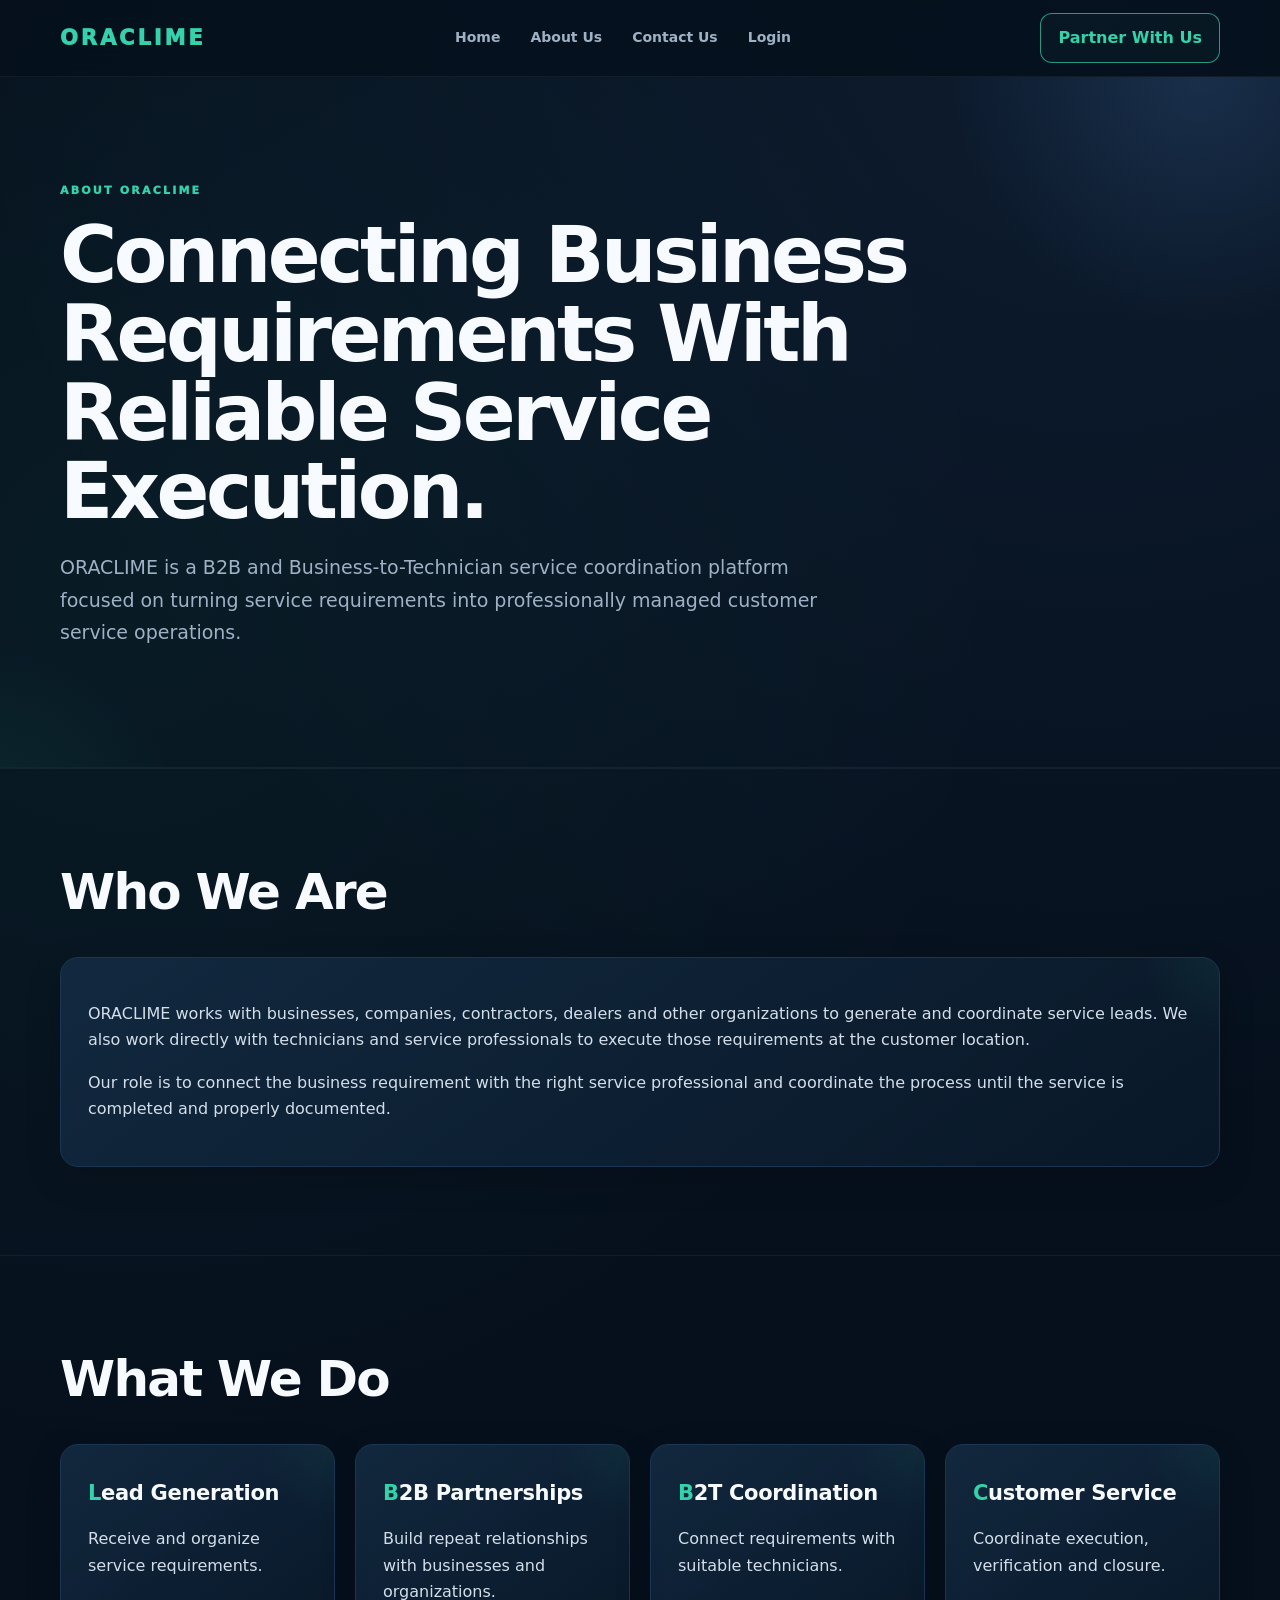
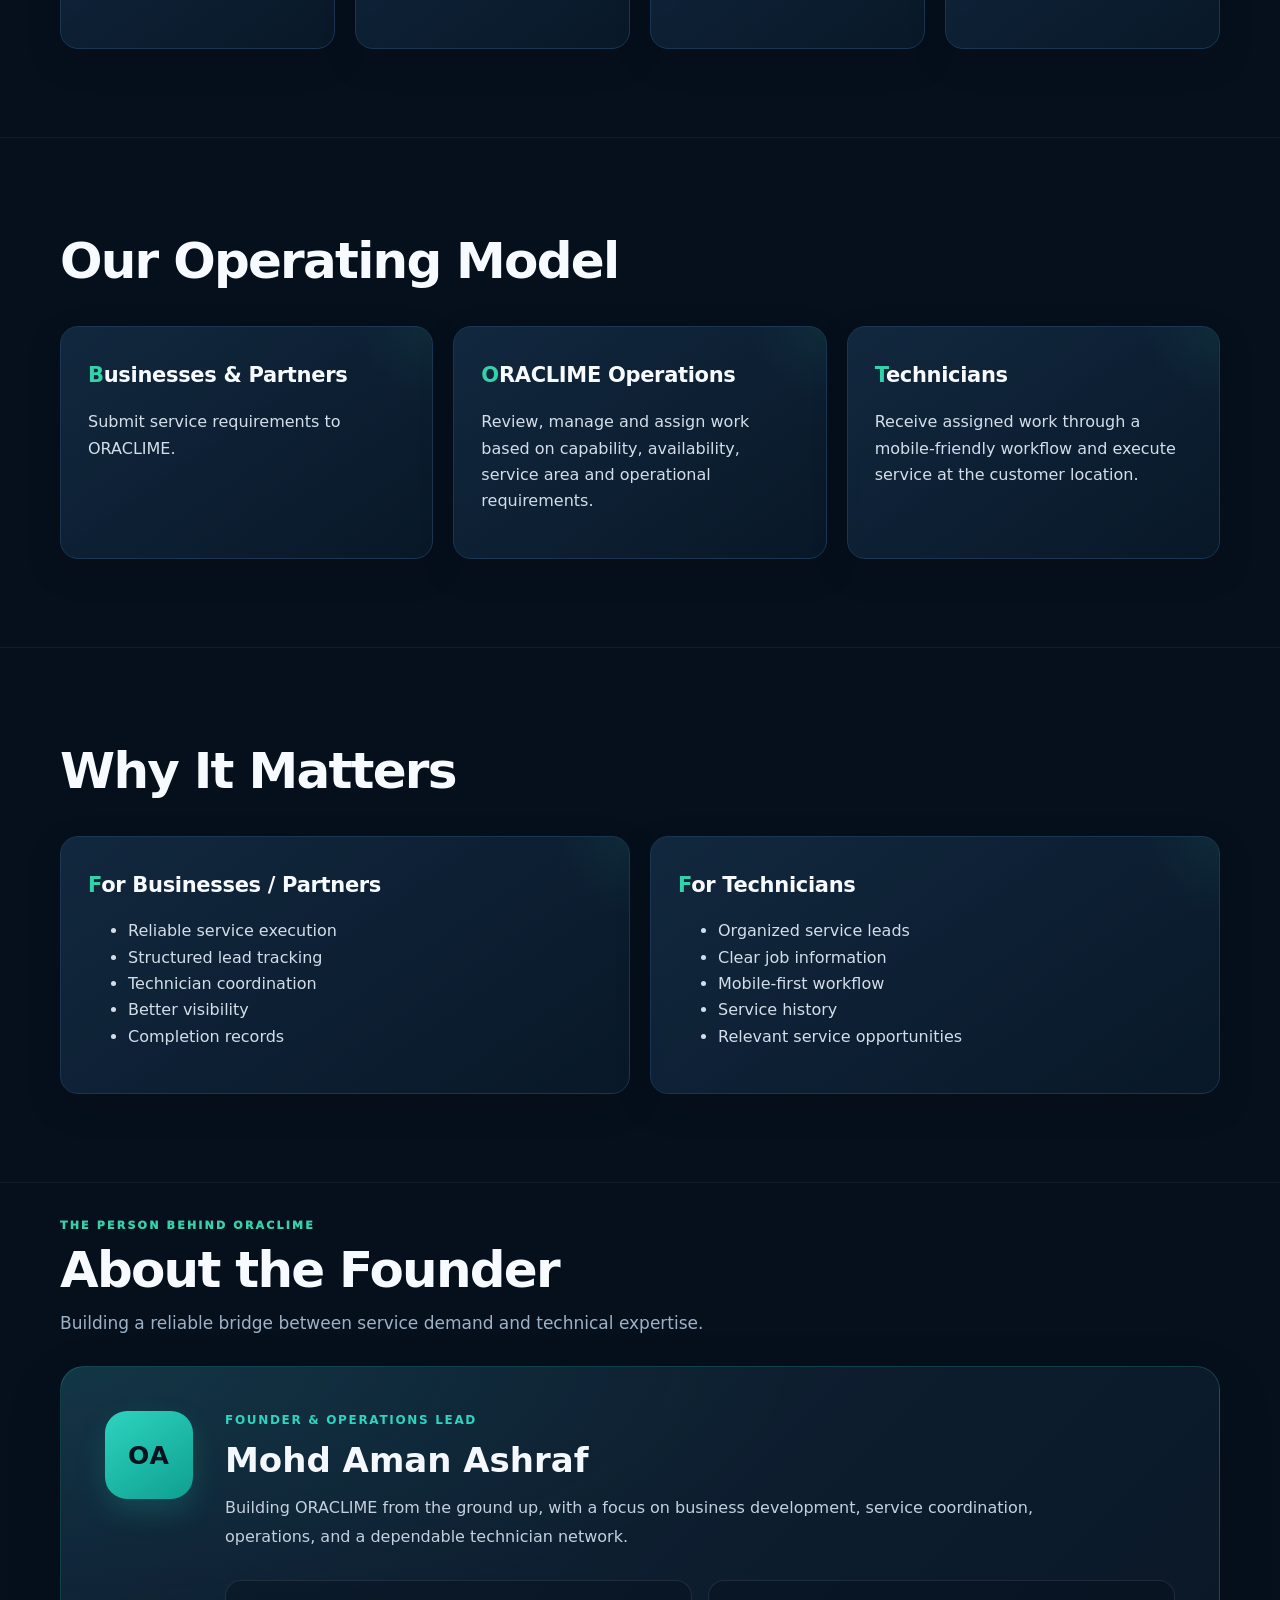
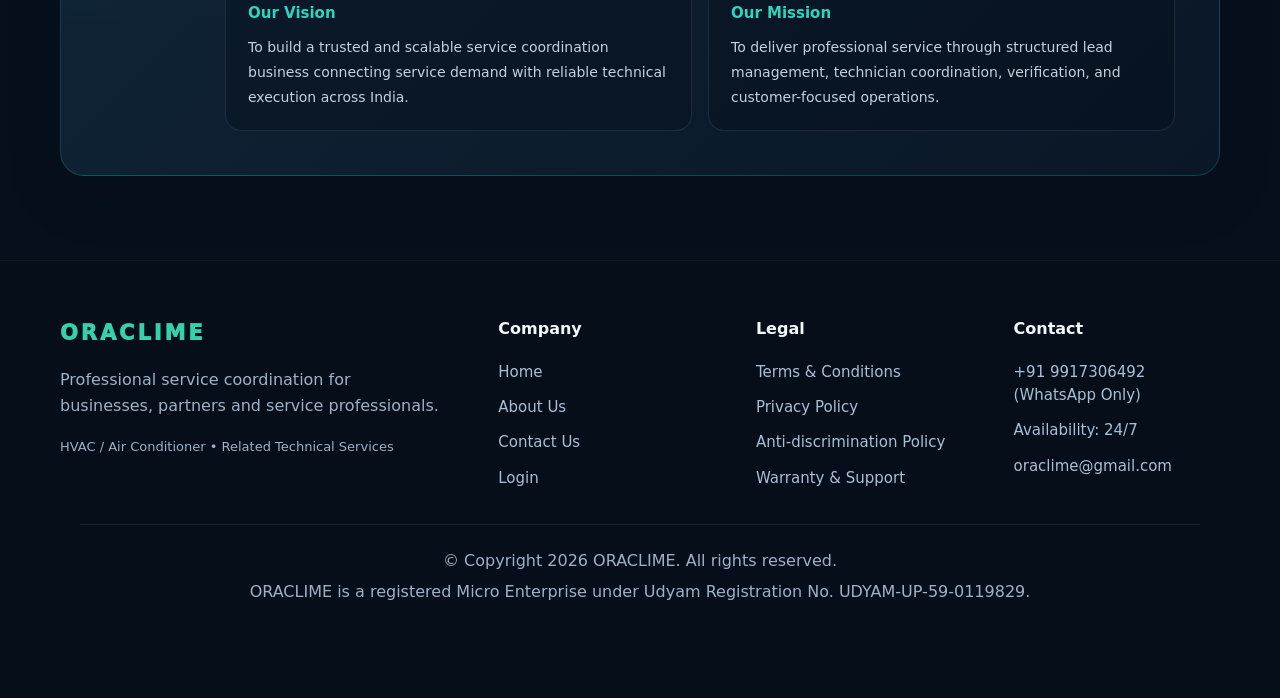
==== commit 0855f4b3: "Update about.html" ====
--- a/about.html
+++ b/about.html
@@ -304,7 +304,7 @@
       <div class="container footgrid">
         <div class="footer-brand">
           <div class="logo">ORACLIME</div>
-          <p>Professional B2B + B2T service coordination for businesses, partners and service professionals.</p>
+          <p>Professional service coordination for businesses, partners and service professionals.</p>
           <p class="small">HVAC / Air Conditioner • Related Technical Services</p>
         </div>
 
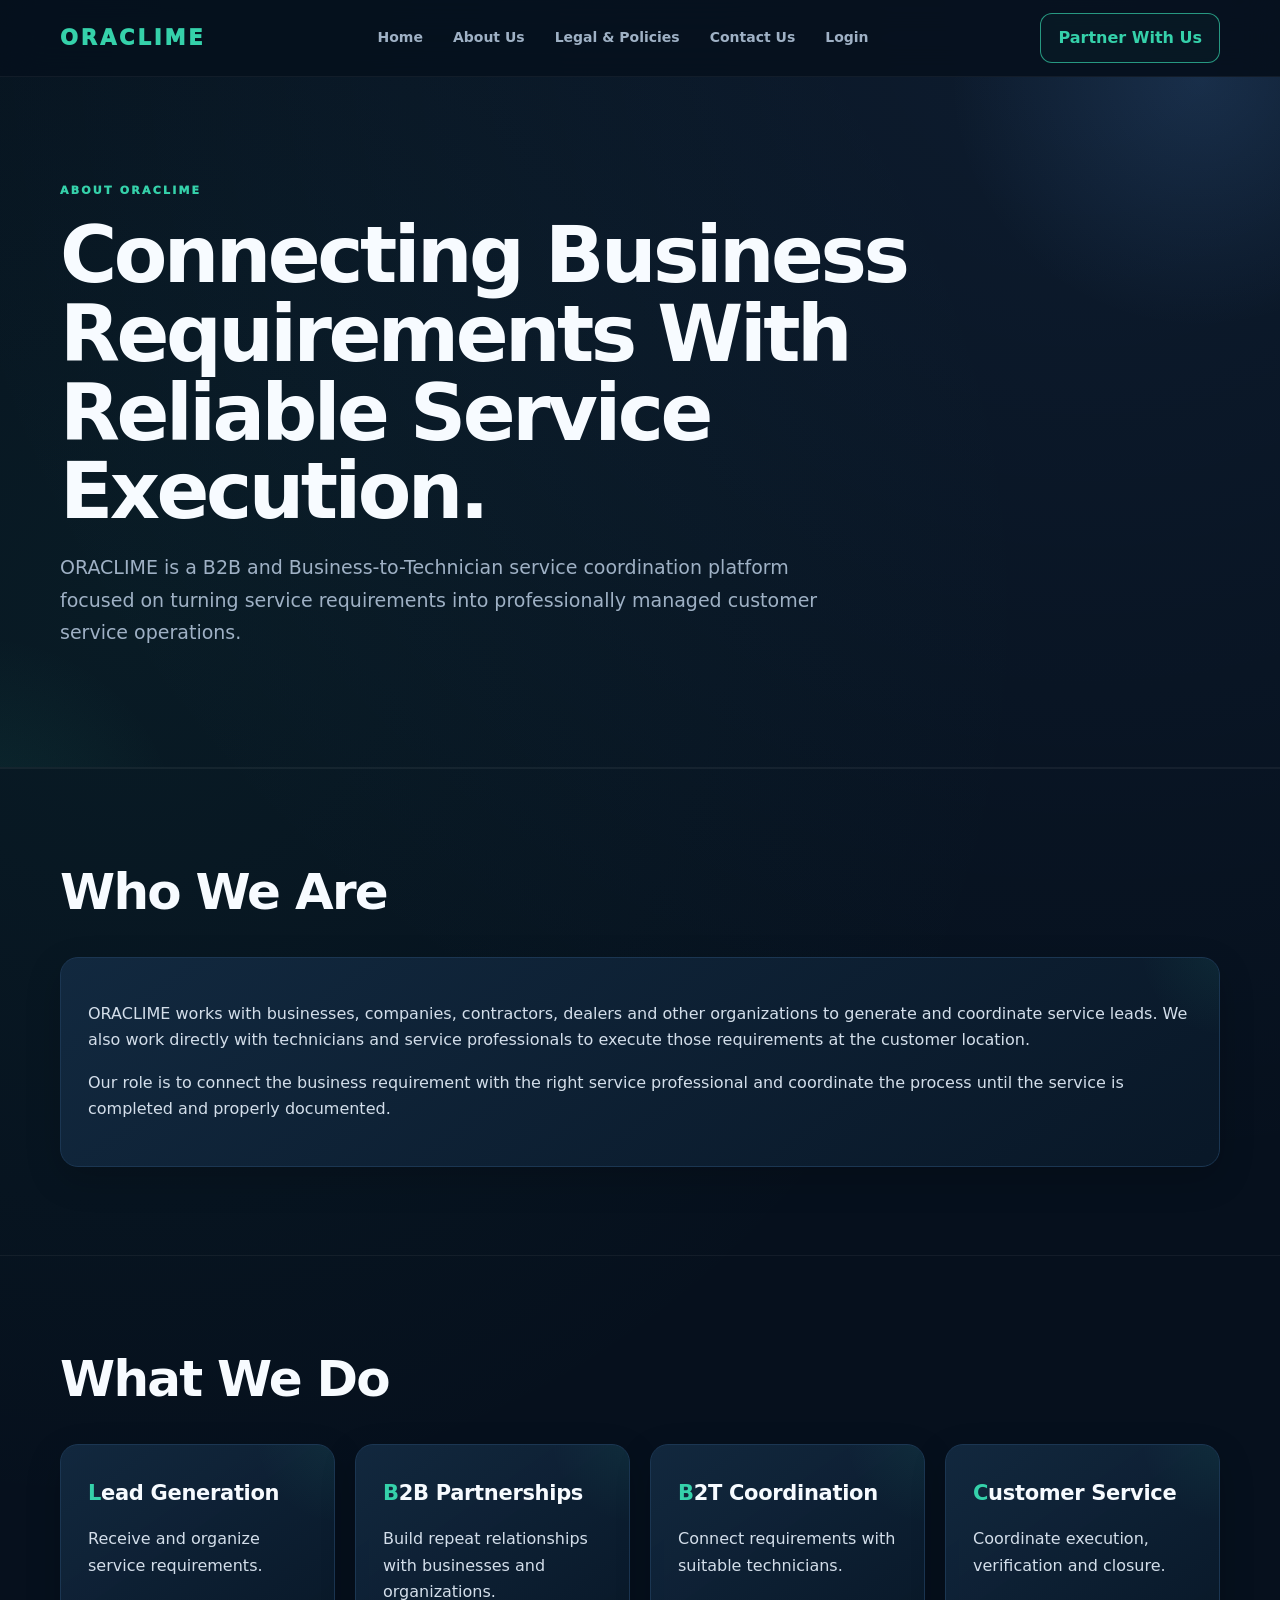
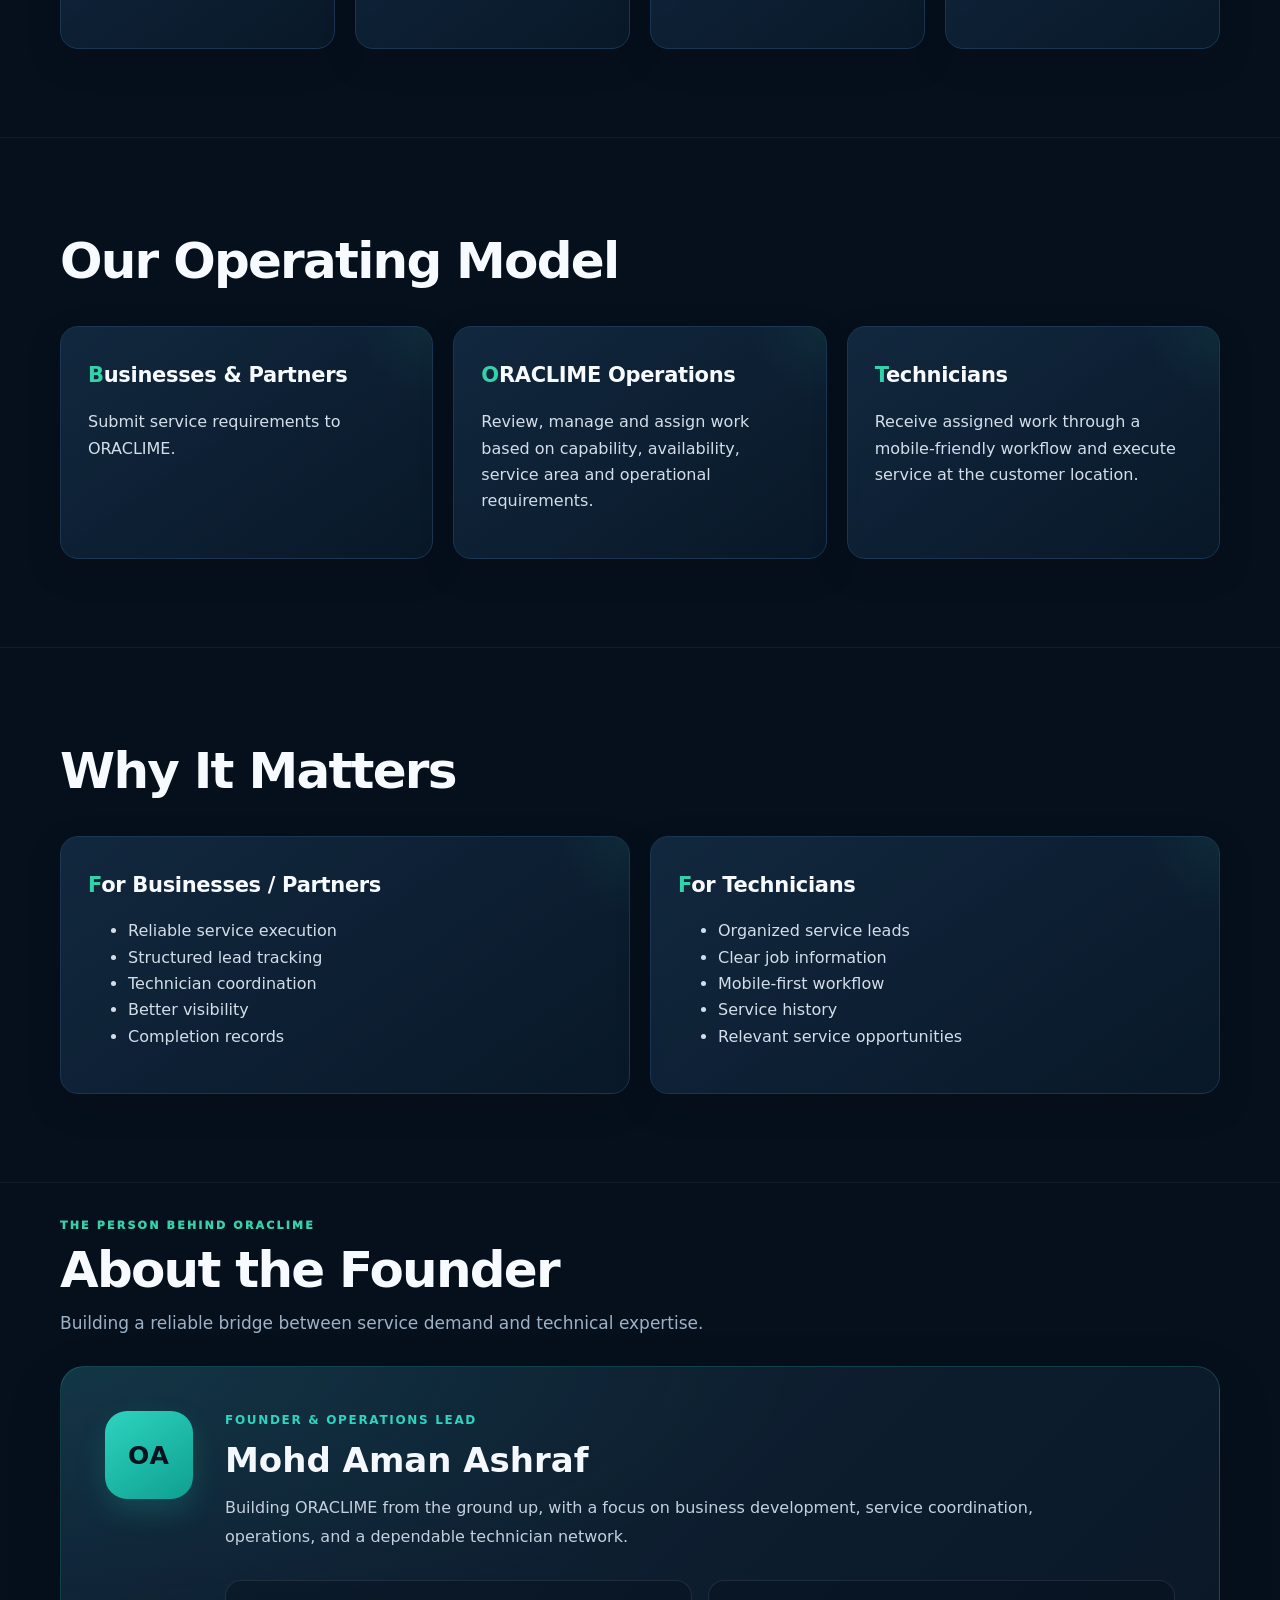
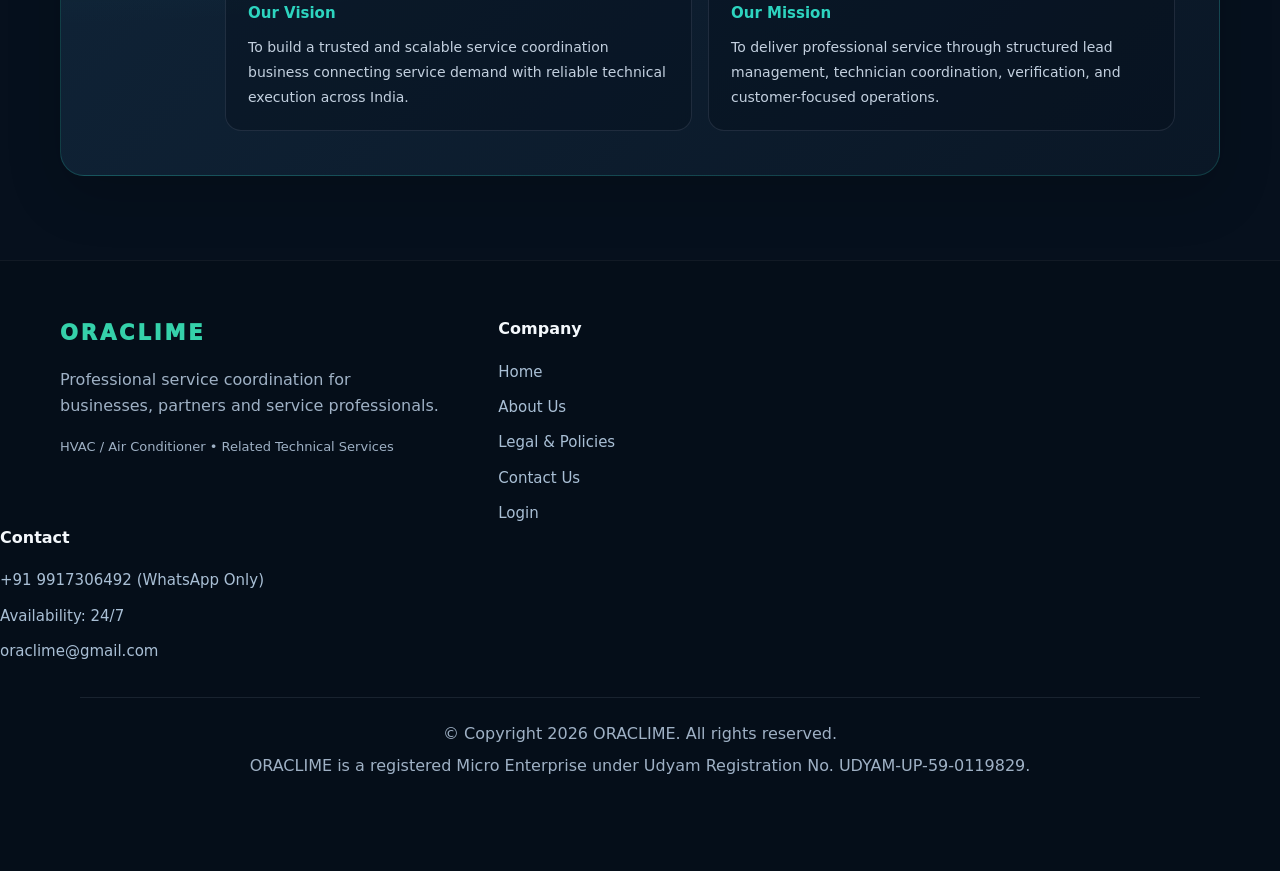
==== commit 248512c2: "Update about.html" ====
--- a/about.html
+++ b/about.html
@@ -172,6 +172,7 @@
         <div class="navlinks">
           <a href="index.html">Home</a>
           <a href="about.html">About Us</a>
+           <a href="legal.html">Legal &amp; Policies</a>
           <a href="contact.html">Contact Us</a>
           <a href="login.html">Login</a>
         </div>
@@ -313,19 +314,11 @@
           <div class="footerlinks">
             <a href="index.html">Home</a>
             <a href="about.html">About Us</a>
+            <a href="legal.html">Legal &amp; Policies</a>
             <a href="contact.html">Contact Us</a>
             <a href="login.html">Login</a>
           </div>
         </div>
-
-        <div class="footer-column">
-          <strong class="footer-column-title">Legal</strong>
-          <div class="footerlinks">
-            <a href="legal/terms.html">Terms &amp; Conditions</a>
-            <a href="legal/privacy.html">Privacy Policy</a>
-            <a href="legal/anti-discrimination.html">Anti-discrimination Policy</a>
-            <a href="legal/warranty.html">Warranty &amp; Support</a>
-          </div>
         </div>
 
         <div class="footer-column">
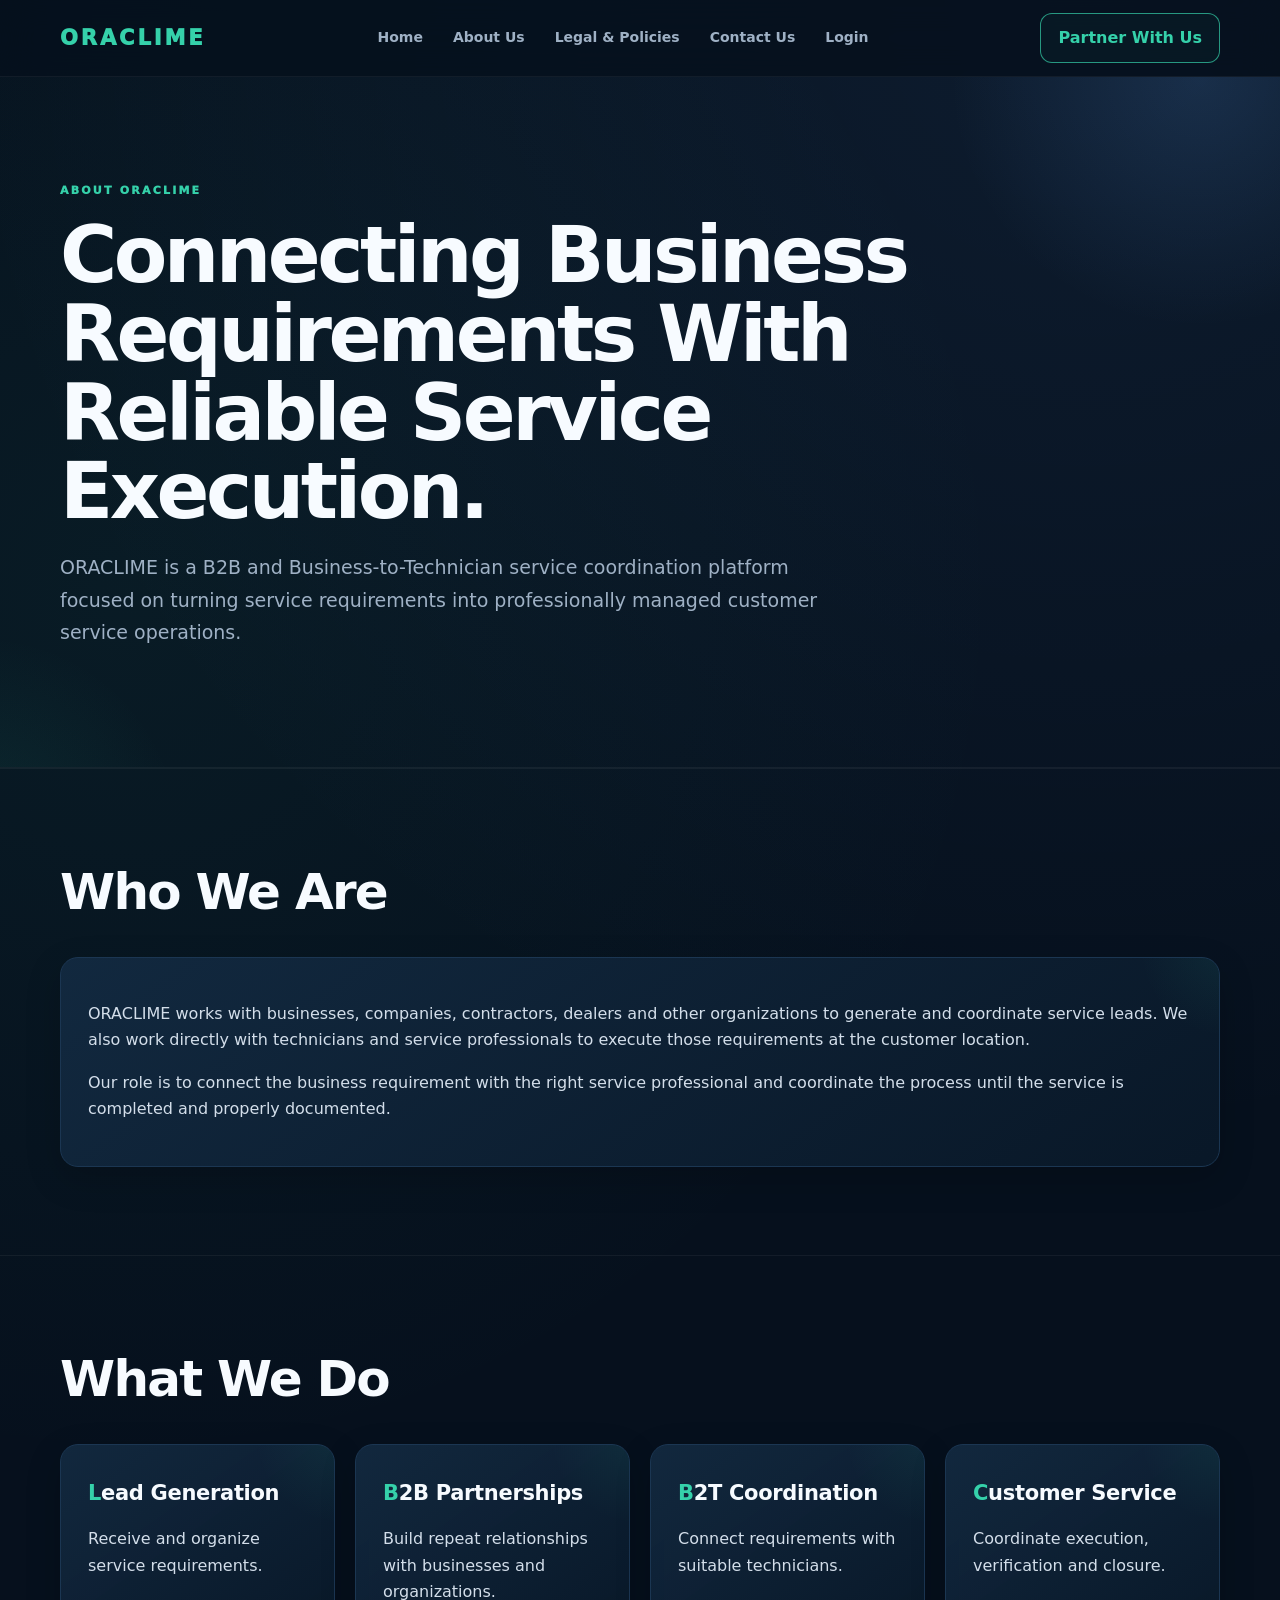
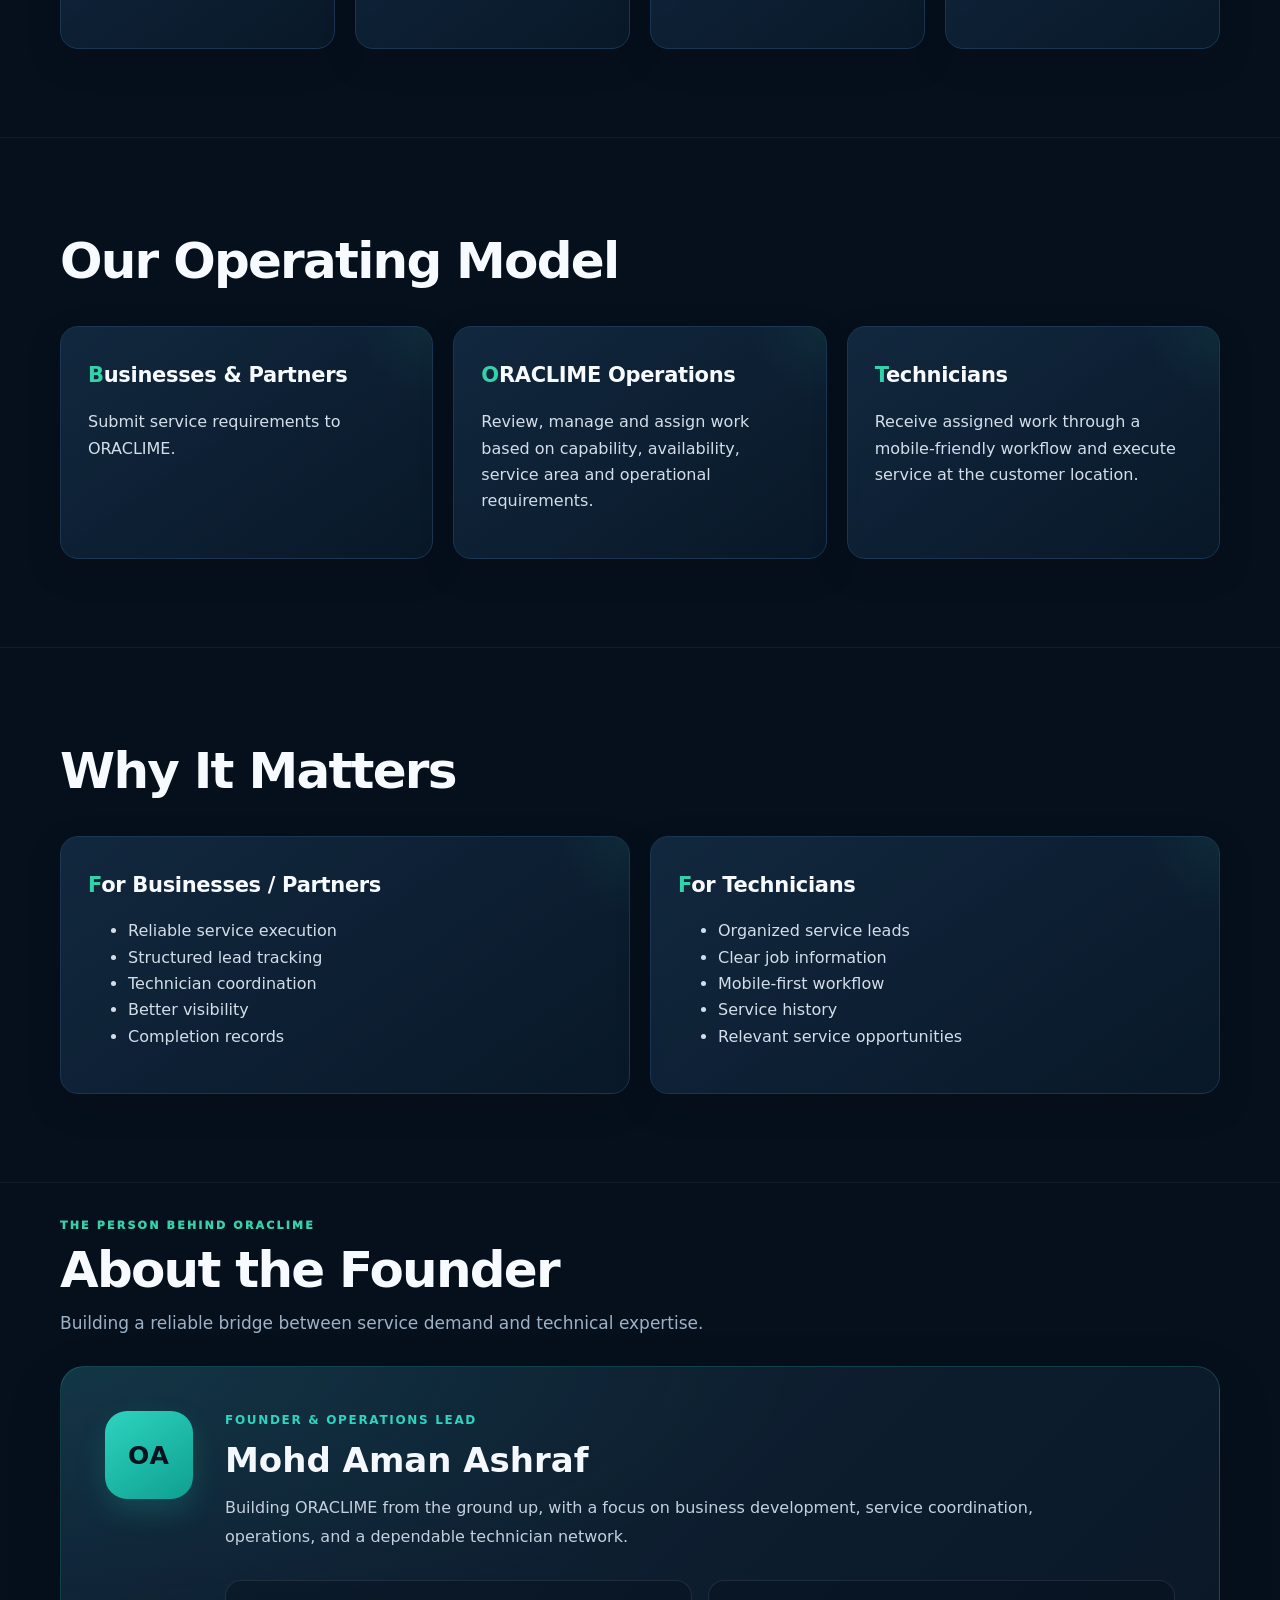
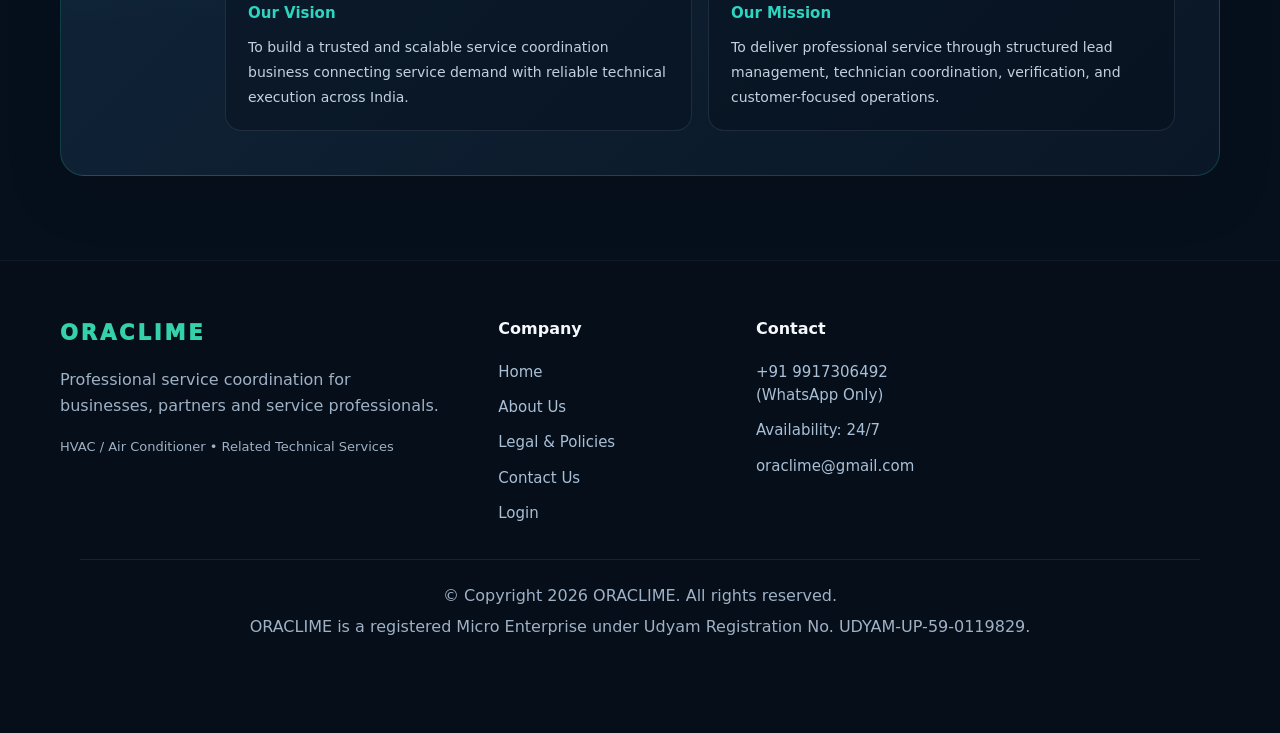
==== commit bba67838: "Update about.html" ====
--- a/about.html
+++ b/about.html
@@ -319,7 +319,6 @@
             <a href="login.html">Login</a>
           </div>
         </div>
-        </div>
 
         <div class="footer-column">
           <strong class="footer-column-title">Contact</strong>
